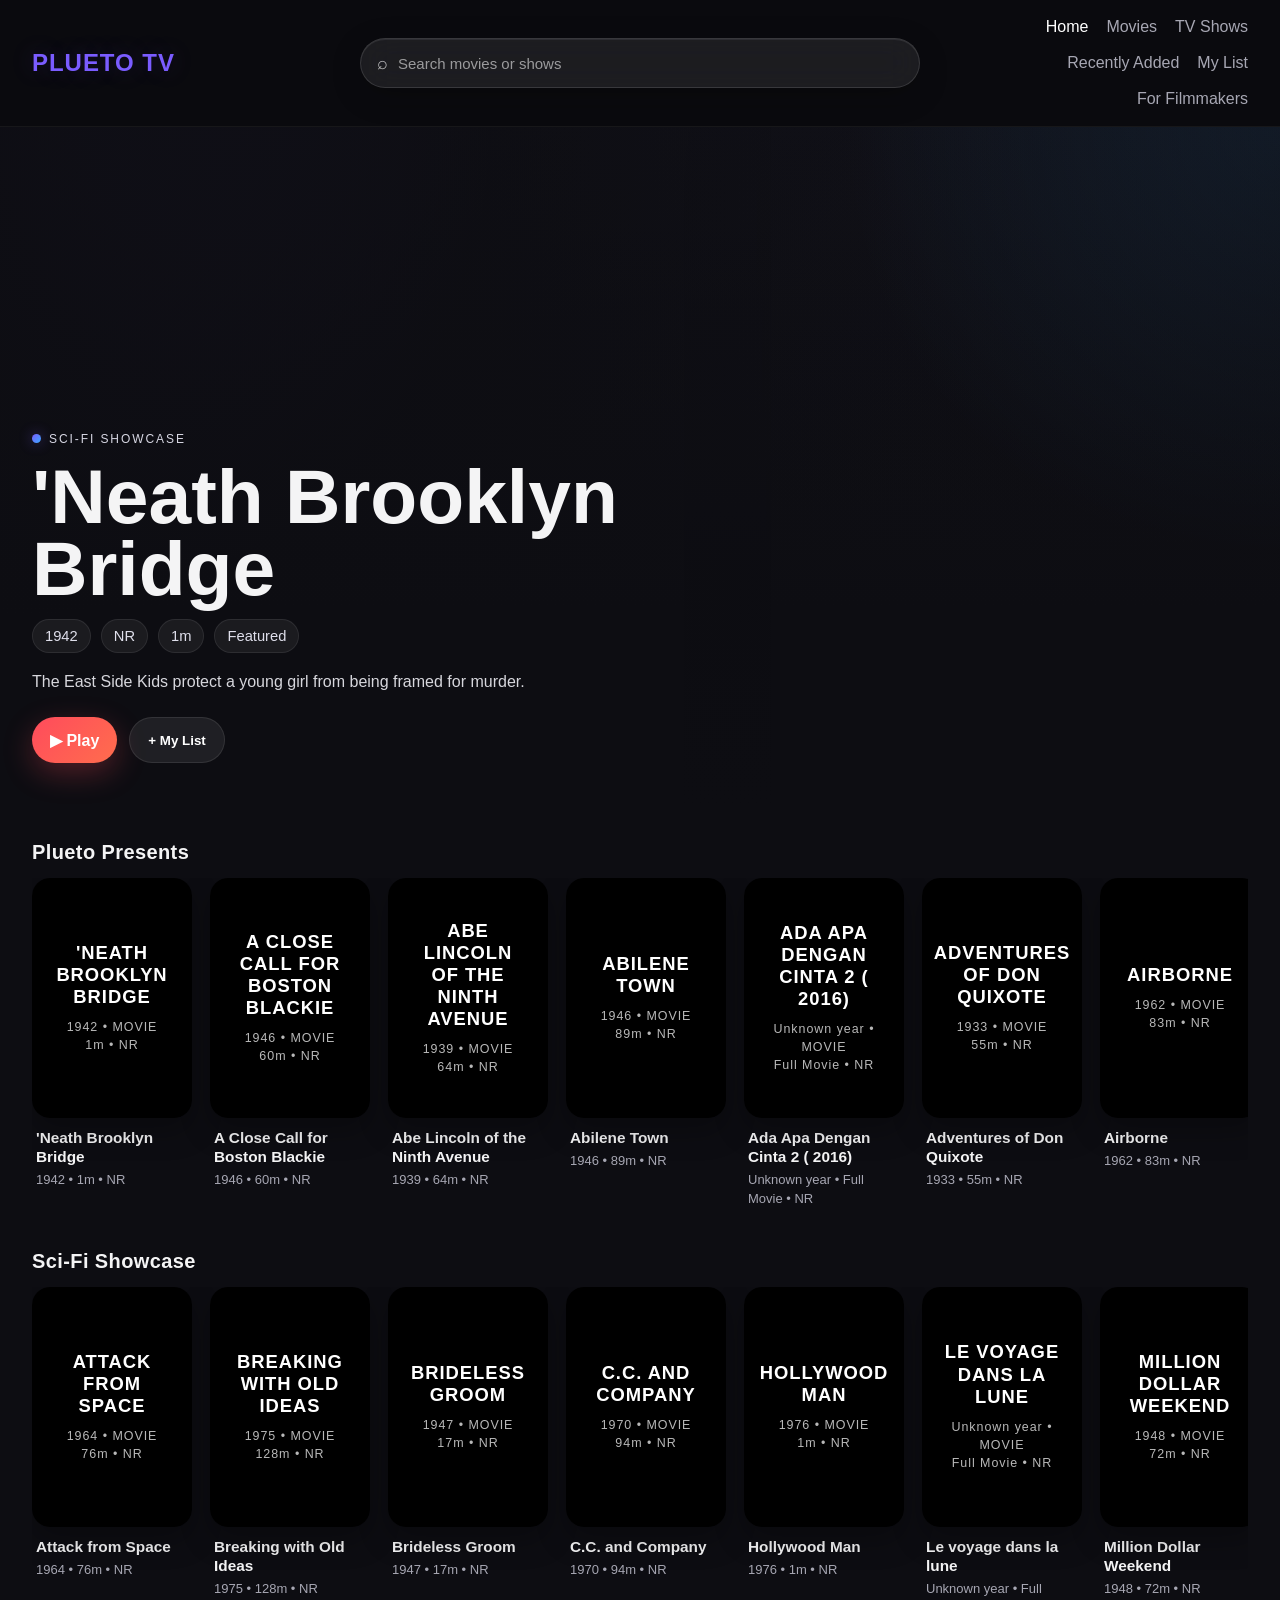
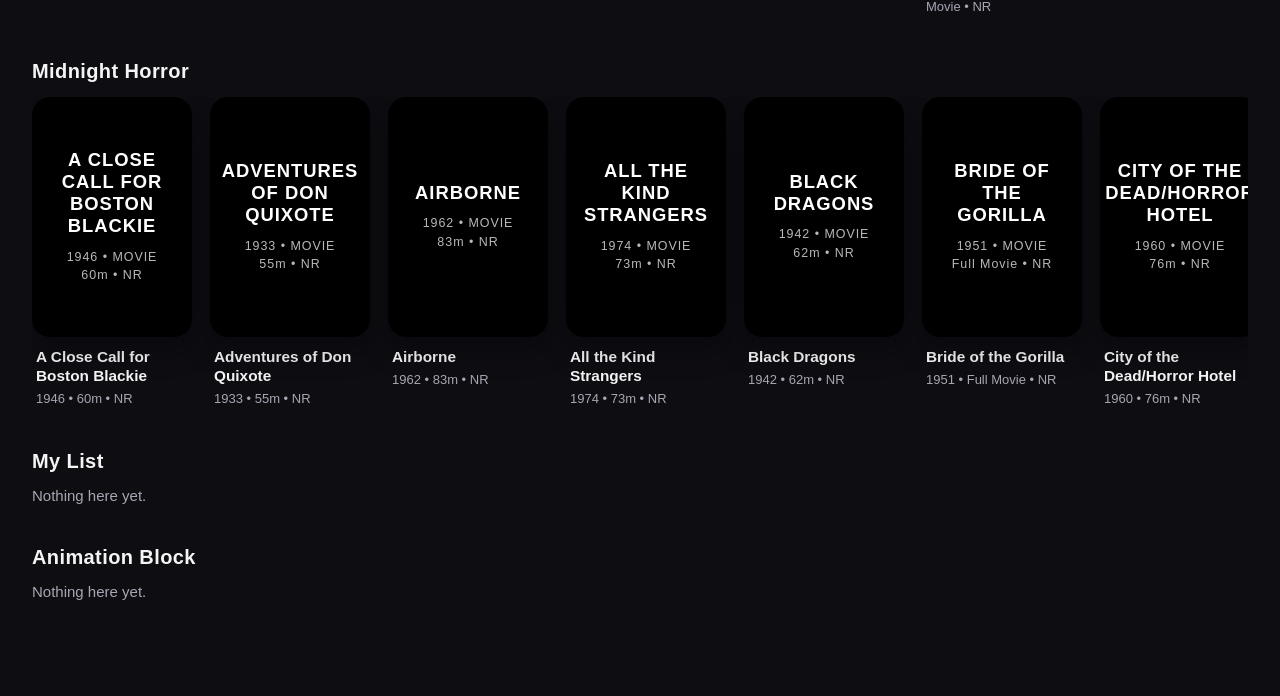
==== index.html @ ccf08db8 "Update index.html" ====
<!DOCTYPE html>
<html lang="en">
<head>
  <meta charset="UTF-8" />
  <meta name="viewport" content="width=device-width, initial-scale=1.0" />
  <title>Plueto TV</title>
  <meta name="google-site-verification" content="MO07D2ofQ8ONADL54ZzE3VUSuz77arNLLgCnTAXJEjE" />
  <script src="catalog.js"></script>
  <script src="my-list-utils.js"></script>
  <style>
    :root{
      --bg:#0d0d12;
      --panel:#15151d;
      --panel-2:#1c1c26;
      --text:#f4f4f5;
      --muted:#a7a7b3;
      --purple:#7a5cff;
      --blue:#3aa8ff;
      --red:#ff4b5c;
    }

    *{margin:0;padding:0;box-sizing:border-box}
    body{
      background:var(--bg);
      color:var(--text);
      font-family:Arial,Helvetica,sans-serif;
    }

    a{text-decoration:none;color:inherit}

    .navbar{
      position:sticky;
      top:0;
      z-index:50;
      display:grid;
      grid-template-columns:1fr minmax(320px,560px) 1fr;
      align-items:center;
      gap:20px;
      padding:18px 32px;
      background:rgba(10,10,14,.82);
      backdrop-filter:blur(12px);
      border-bottom:1px solid rgba(255,255,255,.05);
    }

    .nav-left{
      display:flex;
      align-items:center;
      justify-content:flex-start;
      min-width:0;
    }

    .logo{
      font-size:24px;
      font-weight:800;
      letter-spacing:.04em;
      color:var(--purple);
      text-shadow:0 0 24px rgba(122,92,255,.22);
      white-space:nowrap;
    }

    .nav-center{
      display:flex;
      justify-content:center;
      min-width:0;
    }

    .nav-search{
      position:relative;
      overflow:visible;
      width:100%;
      max-width:560px;
      height:50px;
      display:flex;
      align-items:center;
      gap:10px;
      padding:0 16px;
      border-radius:999px;
      background:rgba(255,255,255,.08);
      border:1px solid rgba(255,255,255,.12);
      box-shadow:
        inset 0 1px 0 rgba(255,255,255,.08),
        0 8px 30px rgba(0,0,0,.22);
      backdrop-filter:blur(18px) saturate(170%);
      -webkit-backdrop-filter:blur(18px) saturate(170%);
    }

    .nav-search:focus-within{
      background:rgba(255,255,255,.11);
      border-color:rgba(122,92,255,.45);
      box-shadow:
        inset 0 1px 0 rgba(255,255,255,.12),
        0 0 0 4px rgba(122,92,255,.10),
        0 10px 32px rgba(0,0,0,.28);
    }

    .search-icon{
      font-size:18px;
      color:rgba(255,255,255,.72);
      flex:0 0 auto;
      user-select:none;
    }

    .nav-search input{
      flex:1;
      height:100%;
      border:none;
      outline:none;
      background:transparent;
      color:var(--text);
      font-size:15px;
    }

    .nav-search input::placeholder{
      color:rgba(255,255,255,.56);
    }

    .nav-right{
      display:flex;
      gap:18px;
      flex-wrap:wrap;
      justify-content:flex-end;
      color:var(--muted);
      min-width:0;
    }

    .nav-right a:hover{color:white}
    .nav-right a.active{color:white}

    .hero{
      position:relative;
      min-height:76vh;
      overflow:hidden;
      display:flex;
      align-items:flex-end;
      background:
        radial-gradient(circle at top right, rgba(58,168,255,.18), transparent 30%),
        radial-gradient(circle at top left, rgba(122,92,255,.24), transparent 34%),
        linear-gradient(to bottom, #12121a, #0d0d12 70%);
    }

    .hero-bg{
      position:absolute;
      inset:0;
      overflow:hidden;
      z-index:0;
    }

    .hero-poster{
      position:absolute;
      right:-3%;
      top:50%;
      width:min(42vw,560px);
      aspect-ratio:2/3;
      object-fit:cover;
      object-position:center;
      border-radius:26px;
      transform:translateY(-50%) scale(1.04);
      opacity:.24;
      filter:saturate(1.1);
      box-shadow:0 30px 100px rgba(0,0,0,.45);
      animation:heroFloat 16s ease-in-out infinite alternate;
    }

    @keyframes heroFloat{
      from{transform:translateY(-50%) scale(1.04)}
      to{transform:translateY(-48%) scale(1.08)}
    }

    .hero-overlay{
      position:absolute;
      inset:0;
      background:
        linear-gradient(to right, rgba(13,13,18,.96) 0%, rgba(13,13,18,.8) 38%, rgba(13,13,18,.3) 70%, rgba(13,13,18,.55) 100%),
        linear-gradient(to top, rgba(13,13,18,1) 0%, rgba(13,13,18,.2) 42%, rgba(13,13,18,.1) 100%);
      z-index:1;
    }

    .hero-content{
      position:relative;
      z-index:2;
      max-width:760px;
      padding:52px 32px 48px;
    }

    .hero-kicker{
      display:inline-flex;
      align-items:center;
      gap:8px;
      color:#d7d7e3;
      font-size:12px;
      letter-spacing:.16em;
      text-transform:uppercase;
      margin-bottom:14px;
    }

    .hero-kicker::before{
      content:"";
      width:9px;
      height:9px;
      border-radius:999px;
      background:linear-gradient(135deg,var(--purple),var(--blue));
      box-shadow:0 0 14px rgba(122,92,255,.45);
    }

    .hero-title{
      font-size:clamp(2.5rem,6vw,5.4rem);
      line-height:.95;
      font-weight:900;
      margin-bottom:14px;
      max-width:720px;
    }

    .hero-meta{
      display:flex;
      flex-wrap:wrap;
      gap:10px;
      margin-bottom:16px;
    }

    .hero-pill{
      border-radius:999px;
      padding:8px 12px;
      font-size:.92rem;
      color:#dfdfeb;
      background:rgba(255,255,255,.06);
      border:1px solid rgba(255,255,255,.08);
    }

    .hero-desc{
      max-width:640px;
      color:#d7d7dd;
      line-height:1.6;
      font-size:1rem;
      margin-bottom:22px;
    }

    .hero-actions{
      display:flex;
      gap:12px;
      flex-wrap:wrap;
    }

    .hero-btn{
      min-height:46px;
      padding:0 18px;
      border-radius:999px;
      display:inline-flex;
      align-items:center;
      justify-content:center;
      font-weight:800;
      border:none;
      cursor:pointer;
    }

    .hero-btn-primary{
      background:linear-gradient(135deg,var(--red),#ff6d4d);
      color:white;
      box-shadow:0 10px 30px rgba(255,75,92,.28);
    }

    .hero-btn-secondary{
      background:rgba(255,255,255,.08);
      border:1px solid rgba(255,255,255,.09);
      color:white;
    }

    .signal-sweep{
      position:absolute;
      inset:0;
      pointer-events:none;
      z-index:3;
      background:linear-gradient(
        110deg,
        transparent 0%,
        rgba(122,92,255,0) 40%,
        rgba(122,92,255,.18) 49%,
        rgba(58,168,255,.16) 52%,
        rgba(122,92,255,0) 60%,
        transparent 100%
      );
      transform:translateX(-120%);
      animation:sweep 7.2s linear infinite;
    }

    @keyframes sweep{
      0%{transform:translateX(-120%)}
      100%{transform:translateX(120%)}
    }

    .content{
      padding:30px 32px 54px;
    }

    .row-section{margin-bottom:34px}
    .row-title{
      font-size:1.25rem;
      font-weight:800;
      margin-bottom:14px;
      letter-spacing:.02em;
    }

    .row-track{
      display:grid;
      grid-auto-flow:column;
      grid-auto-columns:minmax(160px,190px);
      gap:18px;
      overflow-x:auto;
      padding-bottom:8px;
      scroll-behavior:smooth;
    }

    .row-track::-webkit-scrollbar{height:8px}
    .row-track::-webkit-scrollbar-thumb{
      background:#2b2b38;
      border-radius:999px;
    }

    .card{
      display:block;
      transition:transform .18s ease, box-shadow .18s ease;
    }

    .card:hover{
      transform:translateY(-5px);
    }

    .poster-wrap{
      position:relative;
      width:100%;
      aspect-ratio:2/3;
      border-radius:18px;
      overflow:hidden;
      background:var(--panel);
      box-shadow:0 12px 30px rgba(0,0,0,.28);
    }

    .poster{
      width:100%;
      height:100%;
      object-fit:cover;
      object-position:center;
      display:block;
      background:#111;
    }

    .poster-fallback{
      width:100%;
      height:100%;
      display:none;
      flex-direction:column;
      justify-content:center;
      align-items:center;
      text-align:center;
      padding:22px;
      background:#000;
      color:#fff;
      letter-spacing:.06em;
    }

    .poster-fallback-title{
      font-size:1.15rem;
      font-weight:900;
      line-height:1.2;
      margin-bottom:10px;
      text-transform:uppercase;
    }

    .poster-fallback-meta{
      font-size:.78rem;
      color:rgba(255,255,255,.72);
      line-height:1.45;
    }

    .card-body{padding:10px 4px 0}
    .card-title{
      font-weight:800;
      margin-bottom:5px;
      font-size:.96rem;
      line-height:1.25;
    }
    .meta{
      font-size:13px;
      color:var(--muted);
      line-height:1.4;
    }

    .loading{
      color:var(--muted);
      font-size:15px;
    }

    @media (max-width:980px){
      .navbar{
        grid-template-columns:1fr;
        gap:14px;
      }

      .nav-left,
      .nav-center,
      .nav-right{
        justify-content:center;
      }
    }

    @media (max-width:800px){
      .content,.hero-content{padding-left:18px;padding-right:18px}
      .hero{min-height:68vh}
      .hero-poster{
        width:62vw;
        right:-12%;
        opacity:.18;
      }
      .row-track{
        grid-auto-columns:minmax(145px,160px);
      }
      .navbar{
        padding-left:18px;
        padding-right:18px;
      }
    }
  </style>
</head>
<body>
  <div class="navbar">
    <div class="nav-left">
      <a href="index.html" class="logo">PLUETO TV</a>
    </div>

    <div class="nav-center">
      <form class="nav-search" id="nav-search-form" role="search">
        <span class="search-icon">⌕</span>
        <input
          type="search"
          id="nav-search-input"
          placeholder="Search movies or shows"
          autocomplete="off"
        />
      </form>
    </div>

    <div class="nav-right">
  <a href="index.html" class="active">Home</a>
  <a href="movies.html">Movies</a>
  <a href="tv.html">TV Shows</a>
  <a href="new.html">Recently Added</a>
  <a href="my-list.html">My List</a>
  <a href="filmmakers.html">For Filmmakers</a>
</div>
  </div>

  <section class="hero" id="hero">
    <div class="hero-bg" id="hero-bg"></div>
    <div class="hero-overlay"></div>
    <div class="signal-sweep"></div>
    <div class="hero-content" id="hero-content">
      <div class="loading">Loading feature...</div>
    </div>
  </section>

  <main class="content">
    <section class="row-section">
      <div class="row-title">Plueto Presents</div>
      <div class="row-track" id="featured-row"><div class="loading">Loading…</div></div>
    </section>

    <section class="row-section">
      <div class="row-title">Sci-Fi Showcase</div>
      <div class="row-track" id="scifi-row"><div class="loading">Loading…</div></div>
    </section>

    <section class="row-section">
      <div class="row-title">Midnight Horror</div>
      <div class="row-track" id="horror-row"><div class="loading">Loading…</div></div>
    </section>

    <section class="row-section" id="my-list">
      <div class="row-title">My List</div>
      <div class="row-track" id="my-list-row"><div class="loading">Loading…</div></div>
    </section>

    <section class="row-section">
      <div class="row-title">Animation Block</div>
      <div class="row-track" id="animation-row"><div class="loading">Loading…</div></div>
    </section>
  </main>

  <script>
    function escapeHtml(value) {
      return String(value ?? "")
        .replaceAll("&", "&amp;")
        .replaceAll("<", "&lt;")
        .replaceAll(">", "&gt;")
        .replaceAll('"', "&quot;")
        .replaceAll("'", "&#39;");
    }

    function getPosterForItem(item, posters) {
      const tmdbPoster = posters[item.id];
      if (tmdbPoster && typeof tmdbPoster === "string" && tmdbPoster.trim()) {
        return tmdbPoster;
      }
      return null;
    }

    function createCard(item, posters) {
      const yearText = item.year ? item.year : "Unknown year";
      const safeTitle = escapeHtml(item.title);
      const safeDuration = escapeHtml(item.duration || "Full Movie");
      const safeRating = escapeHtml(item.rating || "NR");
      const poster = getPosterForItem(item, posters);

      return `
        <a class="card" href="watch.html?id=${encodeURIComponent(item.id)}">
          <div class="poster-wrap">
            ${
              poster
                ? `<img
                    class="poster"
                    src="${escapeHtml(poster)}"
                    alt="${safeTitle}"
                    loading="lazy"
                    onerror="this.style.display='none'; this.nextElementSibling.style.display='flex';"
                  >`
                : ""
            }
            <div class="poster-fallback" style="${poster ? "" : "display:flex;"}">
              <div class="poster-fallback-title">${safeTitle.toUpperCase()}</div>
              <div class="poster-fallback-meta">
                ${yearText} • ${escapeHtml((item.type || "title").toUpperCase())}<br>
                ${safeDuration} • ${safeRating}
              </div>
            </div>
          </div>

          <div class="card-body">
            <div class="card-title">${safeTitle}</div>
            <div class="meta">${yearText} • ${safeDuration} • ${safeRating}</div>
          </div>
        </a>
      `;
    }

    function renderRow(rowId, items, posters) {
      const row = document.getElementById(rowId);
      if (!row) return;

      if (!items.length) {
        row.innerHTML = `<div class="loading">Nothing here yet.</div>`;
        return;
      }

      row.innerHTML = items.map(item => createCard(item, posters)).join("");
    }

    function renderHero(item, posters) {
      const labels = [
        "PLUETO PRESENTS",
        "SCI-FI SHOWCASE",
        "MIDNIGHT HORROR",
        "ANIMATION BLOCK",
        "FEATURE PRESENTATION"
      ];

      const heroLabel =
        item.row === "Sci-Fi" ? "SCI-FI SHOWCASE" :
        item.row === "Horror" ? "MIDNIGHT HORROR" :
        item.row === "Animation" ? "ANIMATION BLOCK" :
        labels[Math.floor(Math.random() * labels.length)];

      const heroPoster = getPosterForItem(item, posters);
      const myListLabel = escapeHtml(getMyListButtonLabel(item.id));

      document.getElementById("hero-bg").innerHTML = heroPoster
        ? `<img class="hero-poster" src="${escapeHtml(heroPoster)}" alt="${escapeHtml(item.title)}">`
        : "";

      document.getElementById("hero-content").innerHTML = `
        <div class="hero-kicker">${heroLabel}</div>
        <div class="hero-title">${escapeHtml(item.title)}</div>
        <div class="hero-meta">
          <span class="hero-pill">${escapeHtml(item.year || "—")}</span>
          <span class="hero-pill">${escapeHtml(item.rating || "NR")}</span>
          <span class="hero-pill">${escapeHtml(item.duration || "Full Movie")}</span>
          <span class="hero-pill">${escapeHtml(item.row || "Featured")}</span>
        </div>
        <div class="hero-desc">${escapeHtml(item.description || "")}</div>
        <div class="hero-actions">
          <a class="hero-btn hero-btn-primary" href="watch.html?id=${encodeURIComponent(item.id)}">▶ Play</a>
          <button class="hero-btn hero-btn-secondary" id="hero-my-list-btn" type="button">${myListLabel}</button>
        </div>
      `;

      const heroMyListBtn = document.getElementById("hero-my-list-btn");
      if (heroMyListBtn) {
        heroMyListBtn.addEventListener("click", () => {
          toggleMyList(item.id);
          heroMyListBtn.textContent = getMyListButtonLabel(item.id);
          renderHome();
        });
      }
    }

    function isMovie(item) {
      return item && item.type === "movie";
    }

    function wireHomepageSearch() {
      const form = document.getElementById("nav-search-form");
      const input = document.getElementById("nav-search-input");
      if (!form || !input) return;

      const existingBox = document.getElementById("nav-search-results");
      if (existingBox) existingBox.remove();

      const resultsBox = document.createElement("div");
      resultsBox.id = "nav-search-results";
      resultsBox.style.position = "absolute";
      resultsBox.style.top = "calc(100% + 10px)";
      resultsBox.style.left = "0";
      resultsBox.style.width = "100%";
      resultsBox.style.maxHeight = "340px";
      resultsBox.style.overflowY = "auto";
      resultsBox.style.borderRadius = "18px";
      resultsBox.style.background = "rgba(21,21,29,.96)";
      resultsBox.style.border = "1px solid rgba(255,255,255,.08)";
      resultsBox.style.boxShadow = "0 16px 40px rgba(0,0,0,.35)";
      resultsBox.style.backdropFilter = "blur(18px)";
      resultsBox.style.webkitBackdropFilter = "blur(18px)";
      resultsBox.style.display = "none";
      resultsBox.style.zIndex = "200";
      resultsBox.style.padding = "8px";

      form.appendChild(resultsBox);

      function getMatches(query) {
        const q = query.trim().toLowerCase();
        if (!q) return [];

        const allTitles = Array.isArray(window.CATALOG) ? window.CATALOG : [];

        return allTitles
          .filter(item => {
            const title = String(item.title || "").toLowerCase();
            const description = String(item.description || "").toLowerCase();
            const row = String(item.row || "").toLowerCase();
            return title.includes(q) || description.includes(q) || row.includes(q);
          })
          .slice(0, 12);
      }

      function renderResults(matches, query) {
        if (!query.trim()) {
          resultsBox.style.display = "none";
          resultsBox.innerHTML = "";
          return;
        }

        if (!matches.length) {
          resultsBox.innerHTML = `
            <div style="padding:14px 16px; color:rgba(255,255,255,.68); font-size:14px;">
              No results found for "${escapeHtml(query)}"
            </div>
          `;
          resultsBox.style.display = "block";
          return;
        }

        resultsBox.innerHTML = matches.map(item => `
          <a
            href="watch.html?id=${encodeURIComponent(item.id)}"
            style="
              display:flex;
              flex-direction:column;
              gap:4px;
              padding:12px 14px;
              border-radius:12px;
              color:#f4f4f5;
              text-decoration:none;
            "
            onmouseover="this.style.background='rgba(255,255,255,.06)'"
            onmouseout="this.style.background='transparent'"
          >
            <div style="font-weight:700; font-size:14px;">${escapeHtml(item.title || "Untitled")}</div>
            <div style="font-size:12px; color:rgba(255,255,255,.58);">
              ${escapeHtml(item.year || "—")} • ${escapeHtml(item.type || "title")} • ${escapeHtml(item.rating || "NR")}
            </div>
          </a>
        `).join("");

        resultsBox.style.display = "block";
      }

      input.addEventListener("input", () => {
        const query = input.value;
        const matches = getMatches(query);
        renderResults(matches, query);
      });

      form.addEventListener("submit", (event) => {
        event.preventDefault();
        const query = input.value;
        const matches = getMatches(query);

        if (matches.length === 1) {
          window.location.href = `watch.html?id=${encodeURIComponent(matches[0].id)}`;
          return;
        }

        renderResults(matches, query);
      });

      document.addEventListener("click", (event) => {
        if (!form.contains(event.target)) {
          resultsBox.style.display = "none";
        }
      });

      input.addEventListener("focus", () => {
        const query = input.value;
        const matches = getMatches(query);
        if (query.trim()) {
          renderResults(matches, query);
        }
      });
    }

    async function renderHome() {
      let posters = {};
      try {
        const res = await fetch("posters.json");
        posters = await res.json();
      } catch (err) {
        console.warn("Could not load posters.json", err);
      }

      const allTitles = Array.isArray(window.CATALOG) ? window.CATALOG : [];
      const movies = allTitles.filter(isMovie);

      const myListIds = getMyList();
      const myListItems = allTitles.filter(item => myListIds.includes(item.id));

      const heroItem =
        allTitles.find(item => item.id === "fantastic-planet__1973") ||
        movies.find(item => /fantastic planet/i.test(item.title || "")) ||
        movies[0] ||
        allTitles[0];

      if (heroItem) {
        renderHero(heroItem, posters);
      }

      renderRow("featured-row", movies.slice(0, 8), posters);
      renderRow("scifi-row", movies.filter(item => item.row === "Sci-Fi"), posters);
      renderRow("horror-row", movies.filter(item => item.row === "Horror"), posters);
      renderRow("animation-row", allTitles.filter(item => item.row === "Animation").slice(0, 18), posters);
      renderRow("my-list-row", myListItems, posters);
    }

    wireHomepageSearch();
    renderHome();
    window.addEventListener("storage", renderHome);
  </script>
</body>
</html>
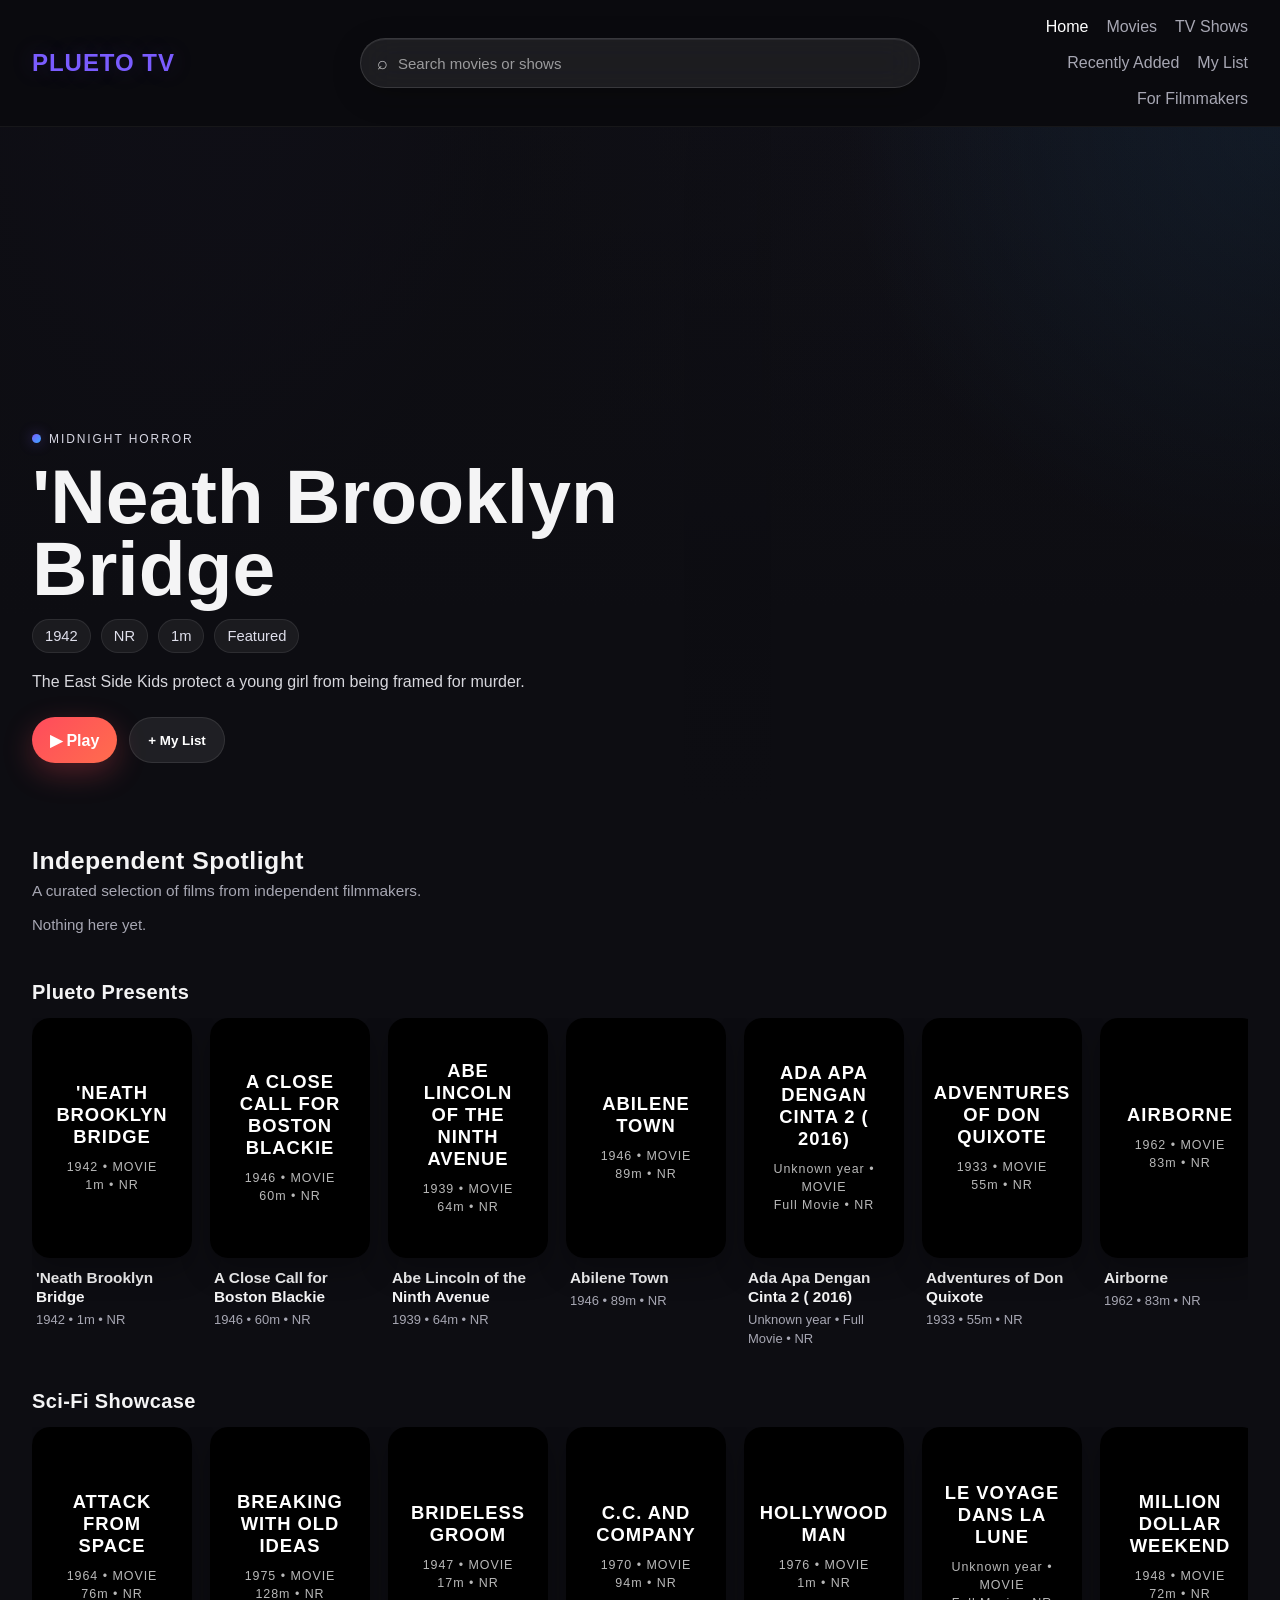
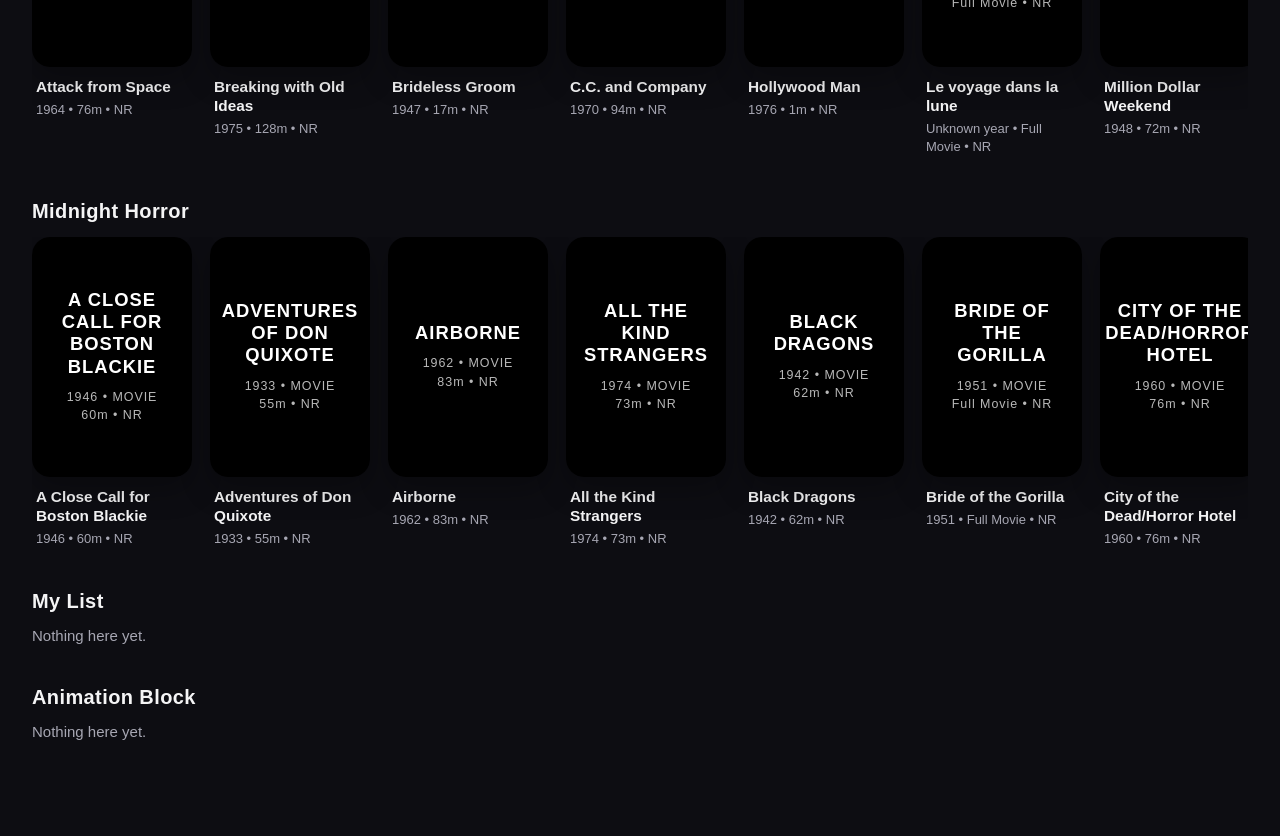
==== commit 46e7028a: "Update index.html" ====
--- a/index.html
+++ b/index.html
@@ -299,6 +299,28 @@
       letter-spacing:.02em;
     }
 
+    .row-subtitle{
+      margin:-4px 0 14px;
+      color:var(--muted);
+      font-size:.96rem;
+      line-height:1.5;
+      max-width:700px;
+    }
+
+    .featured-row{
+      margin-top:6px;
+      margin-bottom:40px;
+    }
+
+    .featured-row .row-title{
+      font-size:1.55rem;
+      margin-bottom:8px;
+    }
+
+    .featured-row .row-track{
+      grid-auto-columns:minmax(180px,220px);
+    }
+
     .row-track{
       display:grid;
       grid-auto-flow:column;
@@ -341,6 +363,23 @@
       object-position:center;
       display:block;
       background:#111;
+    }
+
+    .indie-badge{
+      position:absolute;
+      top:10px;
+      left:10px;
+      z-index:2;
+      padding:5px 10px;
+      border-radius:999px;
+      background:rgba(8,8,12,.84);
+      border:1px solid rgba(255,255,255,.12);
+      color:#fff;
+      font-size:.68rem;
+      font-weight:800;
+      letter-spacing:.08em;
+      box-shadow:0 8px 20px rgba(0,0,0,.28);
+      pointer-events:none;
     }
 
     .poster-fallback{
@@ -413,6 +452,9 @@
       .row-track{
         grid-auto-columns:minmax(145px,160px);
       }
+      .featured-row .row-track{
+        grid-auto-columns:minmax(155px,180px);
+      }
       .navbar{
         padding-left:18px;
         padding-right:18px;
@@ -439,13 +481,13 @@
     </div>
 
     <div class="nav-right">
-  <a href="index.html" class="active">Home</a>
-  <a href="movies.html">Movies</a>
-  <a href="tv.html">TV Shows</a>
-  <a href="new.html">Recently Added</a>
-  <a href="my-list.html">My List</a>
-  <a href="filmmakers.html">For Filmmakers</a>
-</div>
+      <a href="index.html" class="active">Home</a>
+      <a href="movies.html">Movies</a>
+      <a href="tv.html">TV Shows</a>
+      <a href="new.html">Recently Added</a>
+      <a href="my-list.html">My List</a>
+      <a href="filmmakers.html">For Filmmakers</a>
+    </div>
   </div>
 
   <section class="hero" id="hero">
@@ -458,6 +500,12 @@
   </section>
 
   <main class="content">
+    <section class="row-section featured-row">
+      <div class="row-title">Independent Spotlight</div>
+      <div class="row-subtitle">A curated selection of films from independent filmmakers.</div>
+      <div class="row-track" id="indie-row"><div class="loading">Loading…</div></div>
+    </section>
+
     <section class="row-section">
       <div class="row-title">Plueto Presents</div>
       <div class="row-track" id="featured-row"><div class="loading">Loading…</div></div>
@@ -495,6 +543,10 @@
     }
 
     function getPosterForItem(item, posters) {
+      if (item.poster && typeof item.poster === "string" && item.poster.trim()) {
+        return item.poster;
+      }
+
       const tmdbPoster = posters[item.id];
       if (tmdbPoster && typeof tmdbPoster === "string" && tmdbPoster.trim()) {
         return tmdbPoster;
@@ -502,16 +554,40 @@
       return null;
     }
 
+    function isIndieItem(item) {
+      if (!item) return false;
+
+      const category = String(item.category || "").toLowerCase();
+      const source = String(item.source || "").toLowerCase();
+      const row = String(item.row || "").toLowerCase();
+
+      return (
+        category === "indie" ||
+        category === "independent" ||
+        source === "submission" ||
+        row === "independent spotlight"
+      );
+    }
+
+    function getItemMeta(item) {
+      const yearText = item.year ? item.year : "Unknown year";
+      const durationText = item.duration || (item.runtime ? `${item.runtime} min` : "Full Movie");
+      const ratingText = item.rating || "NR";
+      return { yearText, durationText, ratingText };
+    }
+
     function createCard(item, posters) {
-      const yearText = item.year ? item.year : "Unknown year";
+      const { yearText, durationText, ratingText } = getItemMeta(item);
       const safeTitle = escapeHtml(item.title);
-      const safeDuration = escapeHtml(item.duration || "Full Movie");
-      const safeRating = escapeHtml(item.rating || "NR");
+      const safeDuration = escapeHtml(durationText);
+      const safeRating = escapeHtml(ratingText);
       const poster = getPosterForItem(item, posters);
+      const isIndie = isIndieItem(item);
 
       return `
         <a class="card" href="watch.html?id=${encodeURIComponent(item.id)}">
           <div class="poster-wrap">
+            ${isIndie ? `<div class="indie-badge">INDIE</div>` : ""}
             ${
               poster
                 ? `<img
@@ -565,10 +641,12 @@
         item.row === "Sci-Fi" ? "SCI-FI SHOWCASE" :
         item.row === "Horror" ? "MIDNIGHT HORROR" :
         item.row === "Animation" ? "ANIMATION BLOCK" :
+        isIndieItem(item) ? "INDEPENDENT SPOTLIGHT" :
         labels[Math.floor(Math.random() * labels.length)];
 
       const heroPoster = getPosterForItem(item, posters);
       const myListLabel = escapeHtml(getMyListButtonLabel(item.id));
+      const { durationText, ratingText } = getItemMeta(item);
 
       document.getElementById("hero-bg").innerHTML = heroPoster
         ? `<img class="hero-poster" src="${escapeHtml(heroPoster)}" alt="${escapeHtml(item.title)}">`
@@ -579,9 +657,9 @@
         <div class="hero-title">${escapeHtml(item.title)}</div>
         <div class="hero-meta">
           <span class="hero-pill">${escapeHtml(item.year || "—")}</span>
-          <span class="hero-pill">${escapeHtml(item.rating || "NR")}</span>
-          <span class="hero-pill">${escapeHtml(item.duration || "Full Movie")}</span>
-          <span class="hero-pill">${escapeHtml(item.row || "Featured")}</span>
+          <span class="hero-pill">${escapeHtml(ratingText)}</span>
+          <span class="hero-pill">${escapeHtml(durationText)}</span>
+          <span class="hero-pill">${escapeHtml(item.row || (isIndieItem(item) ? "Independent Spotlight" : "Featured"))}</span>
         </div>
         <div class="hero-desc">${escapeHtml(item.description || "")}</div>
         <div class="hero-actions">
@@ -735,11 +813,13 @@
 
       const allTitles = Array.isArray(window.CATALOG) ? window.CATALOG : [];
       const movies = allTitles.filter(isMovie);
+      const indieItems = allTitles.filter(isIndieItem);
 
       const myListIds = getMyList();
       const myListItems = allTitles.filter(item => myListIds.includes(item.id));
 
       const heroItem =
+        indieItems[0] ||
         allTitles.find(item => item.id === "fantastic-planet__1973") ||
         movies.find(item => /fantastic planet/i.test(item.title || "")) ||
         movies[0] ||
@@ -749,6 +829,7 @@
         renderHero(heroItem, posters);
       }
 
+      renderRow("indie-row", indieItems, posters);
       renderRow("featured-row", movies.slice(0, 8), posters);
       renderRow("scifi-row", movies.filter(item => item.row === "Sci-Fi"), posters);
       renderRow("horror-row", movies.filter(item => item.row === "Horror"), posters);
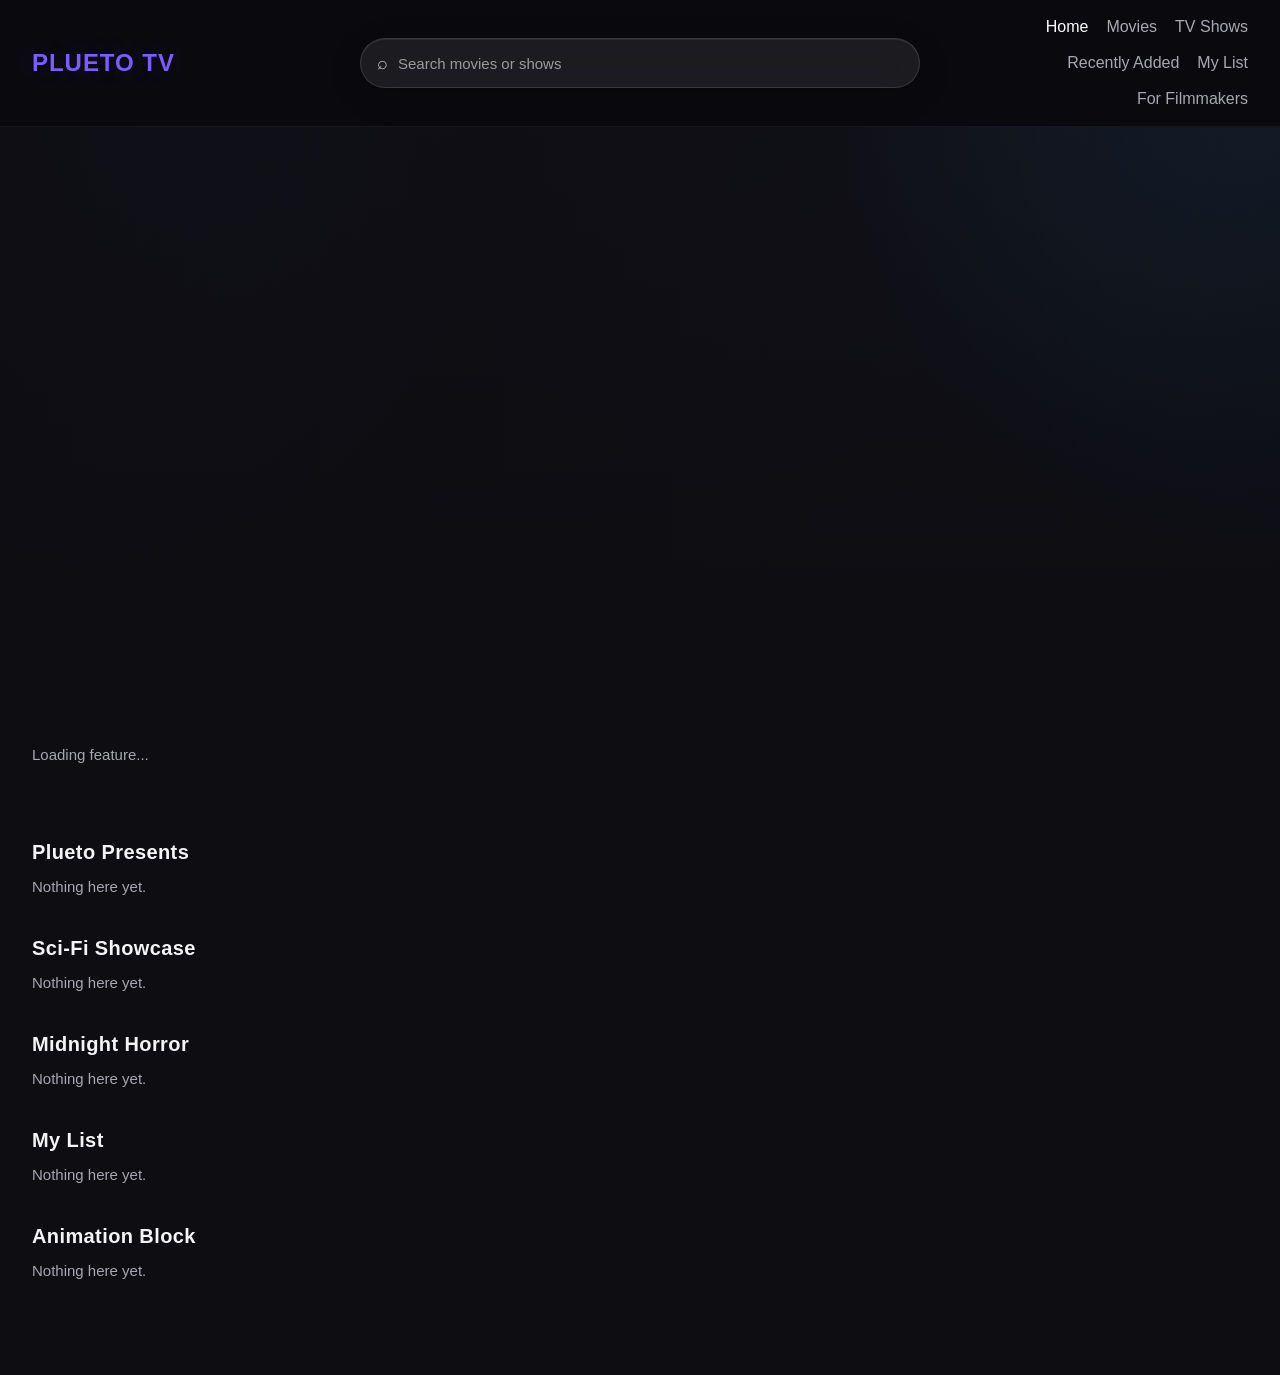
==== commit 62ab5919: "Update index.html" ====
--- a/index.html
+++ b/index.html
@@ -299,28 +299,6 @@
       letter-spacing:.02em;
     }
 
-    .row-subtitle{
-      margin:-4px 0 14px;
-      color:var(--muted);
-      font-size:.96rem;
-      line-height:1.5;
-      max-width:700px;
-    }
-
-    .featured-row{
-      margin-top:6px;
-      margin-bottom:40px;
-    }
-
-    .featured-row .row-title{
-      font-size:1.55rem;
-      margin-bottom:8px;
-    }
-
-    .featured-row .row-track{
-      grid-auto-columns:minmax(180px,220px);
-    }
-
     .row-track{
       display:grid;
       grid-auto-flow:column;
@@ -363,23 +341,6 @@
       object-position:center;
       display:block;
       background:#111;
-    }
-
-    .indie-badge{
-      position:absolute;
-      top:10px;
-      left:10px;
-      z-index:2;
-      padding:5px 10px;
-      border-radius:999px;
-      background:rgba(8,8,12,.84);
-      border:1px solid rgba(255,255,255,.12);
-      color:#fff;
-      font-size:.68rem;
-      font-weight:800;
-      letter-spacing:.08em;
-      box-shadow:0 8px 20px rgba(0,0,0,.28);
-      pointer-events:none;
     }
 
     .poster-fallback{
@@ -452,9 +413,6 @@
       .row-track{
         grid-auto-columns:minmax(145px,160px);
       }
-      .featured-row .row-track{
-        grid-auto-columns:minmax(155px,180px);
-      }
       .navbar{
         padding-left:18px;
         padding-right:18px;
@@ -481,13 +439,13 @@
     </div>
 
     <div class="nav-right">
-      <a href="index.html" class="active">Home</a>
-      <a href="movies.html">Movies</a>
-      <a href="tv.html">TV Shows</a>
-      <a href="new.html">Recently Added</a>
-      <a href="my-list.html">My List</a>
-      <a href="filmmakers.html">For Filmmakers</a>
-    </div>
+  <a href="index.html" class="active">Home</a>
+  <a href="movies.html">Movies</a>
+  <a href="tv.html">TV Shows</a>
+  <a href="new.html">Recently Added</a>
+  <a href="my-list.html">My List</a>
+  <a href="filmmakers.html">For Filmmakers</a>
+</div>
   </div>
 
   <section class="hero" id="hero">
@@ -500,12 +458,6 @@
   </section>
 
   <main class="content">
-    <section class="row-section featured-row">
-      <div class="row-title">Independent Spotlight</div>
-      <div class="row-subtitle">A curated selection of films from independent filmmakers.</div>
-      <div class="row-track" id="indie-row"><div class="loading">Loading…</div></div>
-    </section>
-
     <section class="row-section">
       <div class="row-title">Plueto Presents</div>
       <div class="row-track" id="featured-row"><div class="loading">Loading…</div></div>
@@ -543,10 +495,6 @@
     }
 
     function getPosterForItem(item, posters) {
-      if (item.poster && typeof item.poster === "string" && item.poster.trim()) {
-        return item.poster;
-      }
-
       const tmdbPoster = posters[item.id];
       if (tmdbPoster && typeof tmdbPoster === "string" && tmdbPoster.trim()) {
         return tmdbPoster;
@@ -554,40 +502,16 @@
       return null;
     }
 
-    function isIndieItem(item) {
-      if (!item) return false;
-
-      const category = String(item.category || "").toLowerCase();
-      const source = String(item.source || "").toLowerCase();
-      const row = String(item.row || "").toLowerCase();
-
-      return (
-        category === "indie" ||
-        category === "independent" ||
-        source === "submission" ||
-        row === "independent spotlight"
-      );
-    }
-
-    function getItemMeta(item) {
+    function createCard(item, posters) {
       const yearText = item.year ? item.year : "Unknown year";
-      const durationText = item.duration || (item.runtime ? `${item.runtime} min` : "Full Movie");
-      const ratingText = item.rating || "NR";
-      return { yearText, durationText, ratingText };
-    }
-
-    function createCard(item, posters) {
-      const { yearText, durationText, ratingText } = getItemMeta(item);
       const safeTitle = escapeHtml(item.title);
-      const safeDuration = escapeHtml(durationText);
-      const safeRating = escapeHtml(ratingText);
+      const safeDuration = escapeHtml(item.duration || "Full Movie");
+      const safeRating = escapeHtml(item.rating || "NR");
       const poster = getPosterForItem(item, posters);
-      const isIndie = isIndieItem(item);
 
       return `
         <a class="card" href="watch.html?id=${encodeURIComponent(item.id)}">
           <div class="poster-wrap">
-            ${isIndie ? `<div class="indie-badge">INDIE</div>` : ""}
             ${
               poster
                 ? `<img
@@ -641,12 +565,10 @@
         item.row === "Sci-Fi" ? "SCI-FI SHOWCASE" :
         item.row === "Horror" ? "MIDNIGHT HORROR" :
         item.row === "Animation" ? "ANIMATION BLOCK" :
-        isIndieItem(item) ? "INDEPENDENT SPOTLIGHT" :
         labels[Math.floor(Math.random() * labels.length)];
 
       const heroPoster = getPosterForItem(item, posters);
       const myListLabel = escapeHtml(getMyListButtonLabel(item.id));
-      const { durationText, ratingText } = getItemMeta(item);
 
       document.getElementById("hero-bg").innerHTML = heroPoster
         ? `<img class="hero-poster" src="${escapeHtml(heroPoster)}" alt="${escapeHtml(item.title)}">`
@@ -657,9 +579,9 @@
         <div class="hero-title">${escapeHtml(item.title)}</div>
         <div class="hero-meta">
           <span class="hero-pill">${escapeHtml(item.year || "—")}</span>
-          <span class="hero-pill">${escapeHtml(ratingText)}</span>
-          <span class="hero-pill">${escapeHtml(durationText)}</span>
-          <span class="hero-pill">${escapeHtml(item.row || (isIndieItem(item) ? "Independent Spotlight" : "Featured"))}</span>
+          <span class="hero-pill">${escapeHtml(item.rating || "NR")}</span>
+          <span class="hero-pill">${escapeHtml(item.duration || "Full Movie")}</span>
+          <span class="hero-pill">${escapeHtml(item.row || "Featured")}</span>
         </div>
         <div class="hero-desc">${escapeHtml(item.description || "")}</div>
         <div class="hero-actions">
@@ -813,13 +735,11 @@
 
       const allTitles = Array.isArray(window.CATALOG) ? window.CATALOG : [];
       const movies = allTitles.filter(isMovie);
-      const indieItems = allTitles.filter(isIndieItem);
 
       const myListIds = getMyList();
       const myListItems = allTitles.filter(item => myListIds.includes(item.id));
 
       const heroItem =
-        indieItems[0] ||
         allTitles.find(item => item.id === "fantastic-planet__1973") ||
         movies.find(item => /fantastic planet/i.test(item.title || "")) ||
         movies[0] ||
@@ -829,7 +749,6 @@
         renderHero(heroItem, posters);
       }
 
-      renderRow("indie-row", indieItems, posters);
       renderRow("featured-row", movies.slice(0, 8), posters);
       renderRow("scifi-row", movies.filter(item => item.row === "Sci-Fi"), posters);
       renderRow("horror-row", movies.filter(item => item.row === "Horror"), posters);
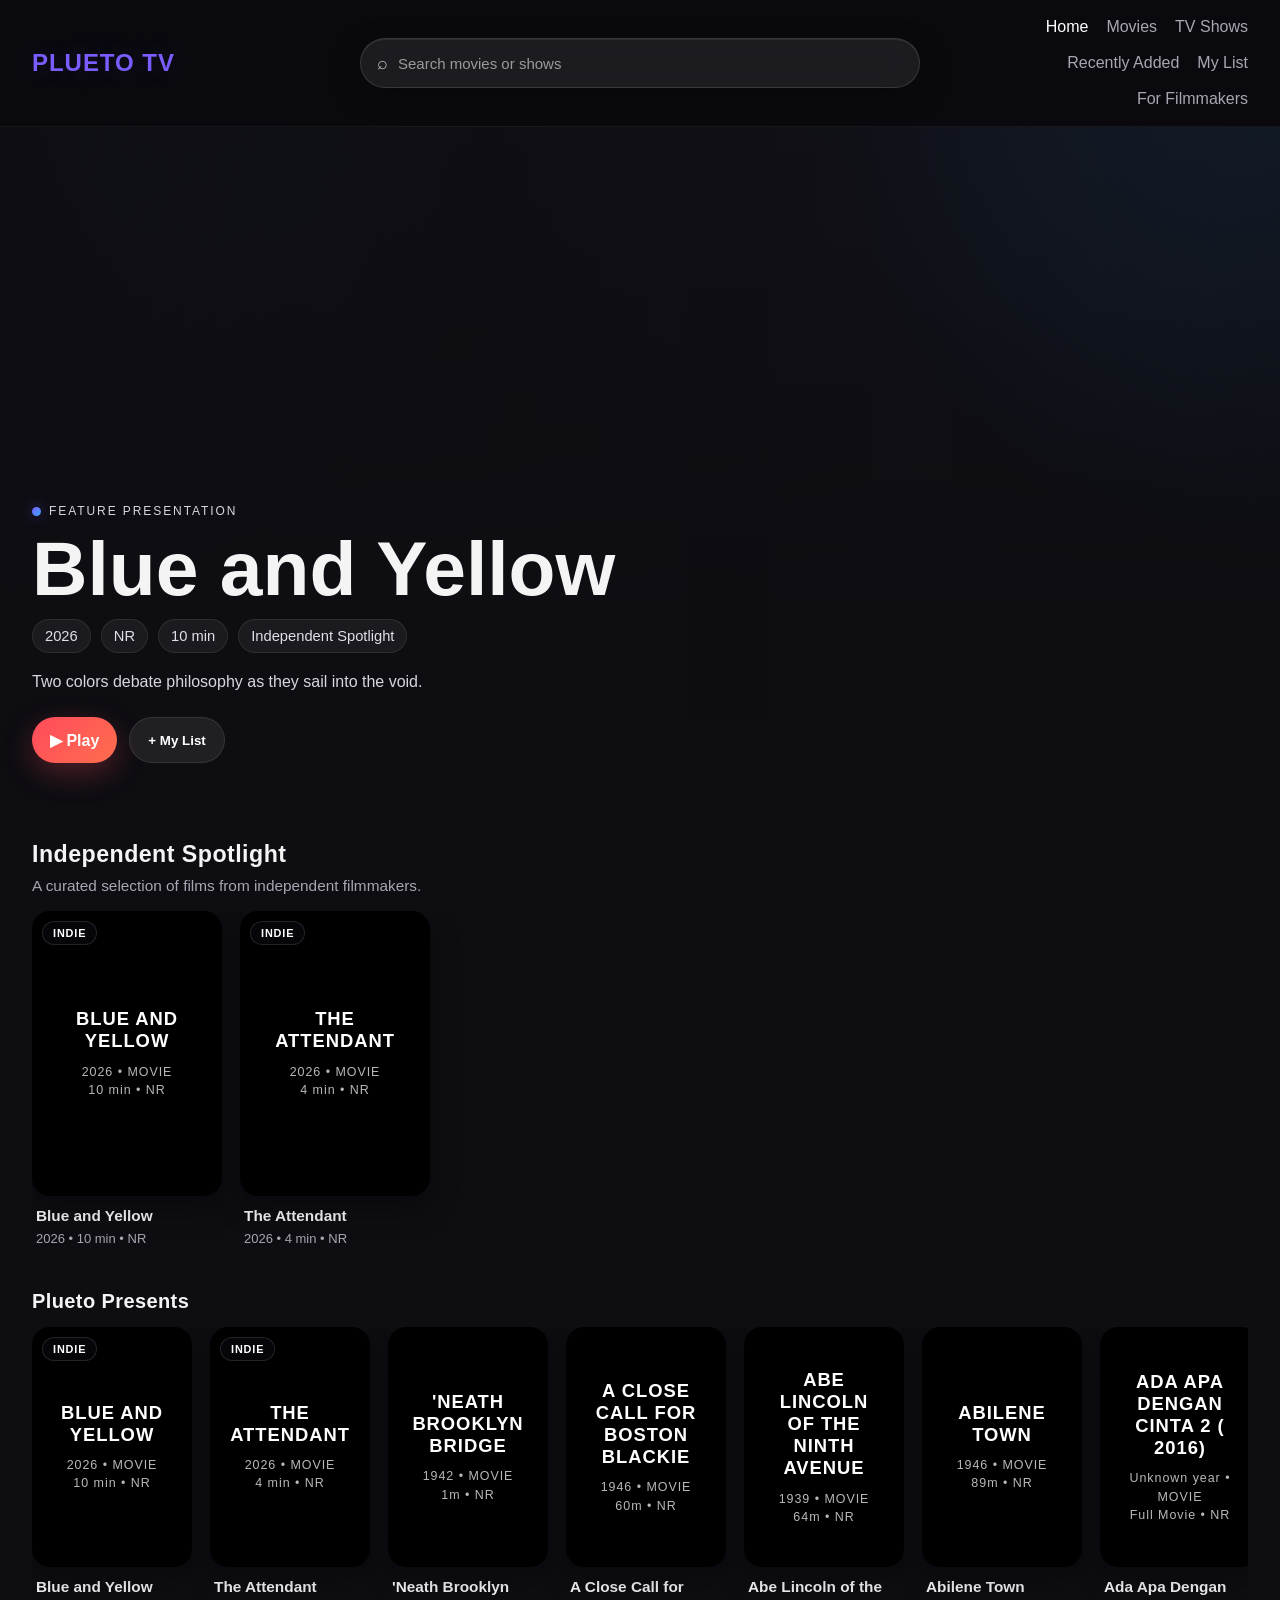
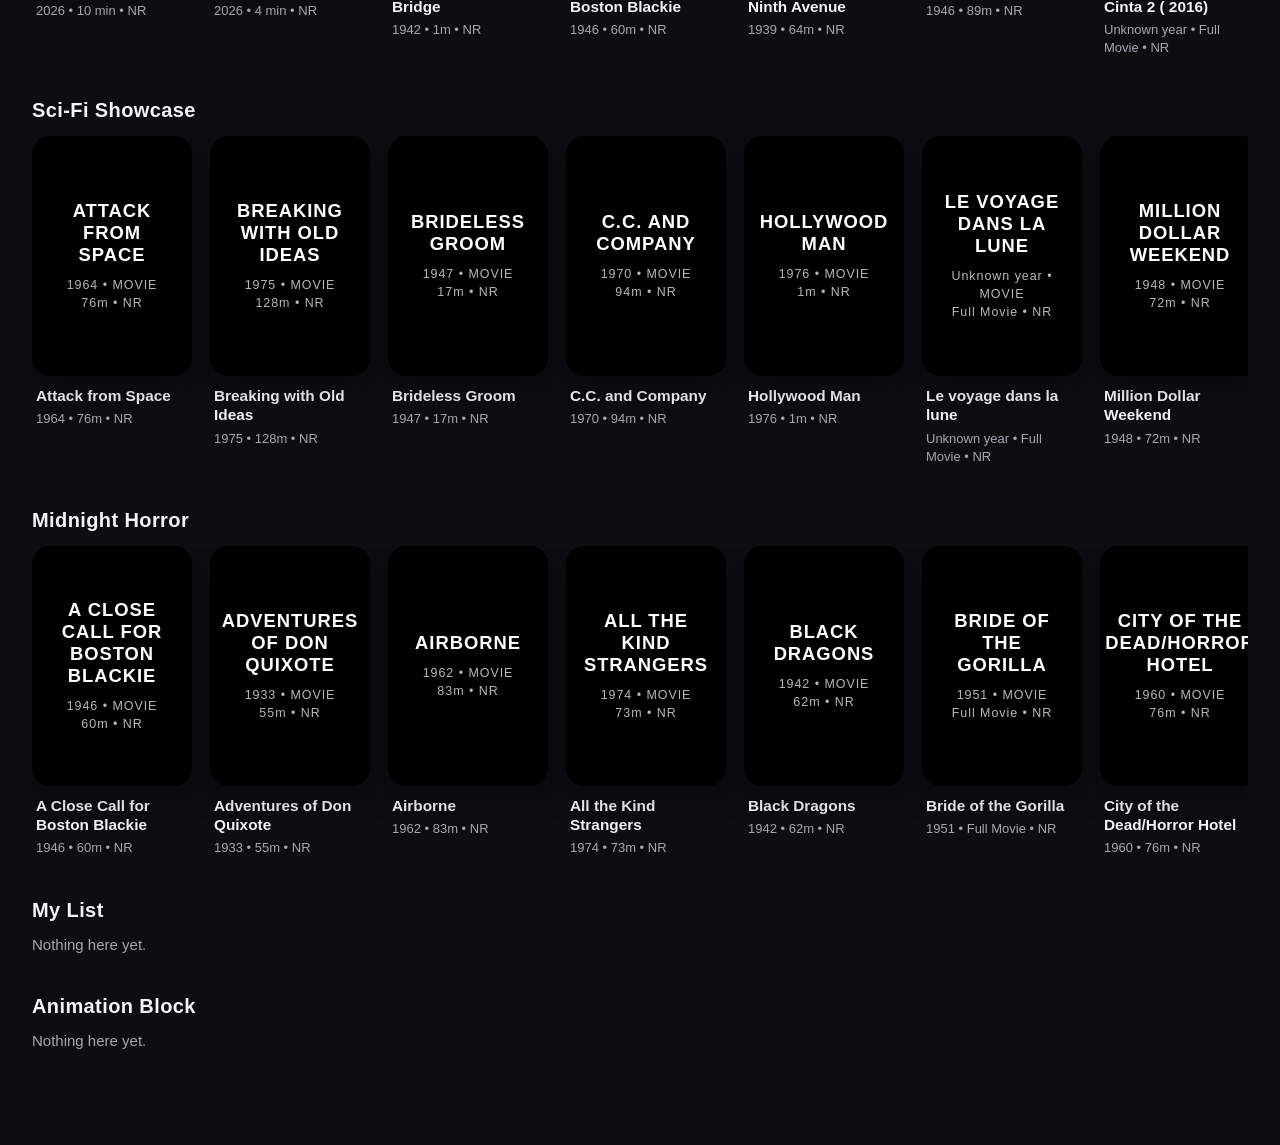
==== commit 77f1b2d7: "Update index.html" ====
--- a/index.html
+++ b/index.html
@@ -299,6 +299,19 @@
       letter-spacing:.02em;
     }
 
+    .row-subtitle{
+      color:var(--muted);
+      font-size:.96rem;
+      line-height:1.5;
+      margin:-4px 0 14px;
+      max-width:720px;
+    }
+
+    .featured-spotlight .row-title{
+      font-size:1.45rem;
+      margin-bottom:10px;
+    }
+
     .row-track{
       display:grid;
       grid-auto-flow:column;
@@ -341,6 +354,23 @@
       object-position:center;
       display:block;
       background:#111;
+    }
+
+    .indie-badge{
+      position:absolute;
+      top:10px;
+      left:10px;
+      z-index:2;
+      padding:5px 10px;
+      border-radius:999px;
+      background:rgba(8,8,12,.84);
+      border:1px solid rgba(255,255,255,.12);
+      color:#fff;
+      font-size:.68rem;
+      font-weight:800;
+      letter-spacing:.08em;
+      box-shadow:0 8px 20px rgba(0,0,0,.28);
+      pointer-events:none;
     }
 
     .poster-fallback{
@@ -439,13 +469,13 @@
     </div>
 
     <div class="nav-right">
-  <a href="index.html" class="active">Home</a>
-  <a href="movies.html">Movies</a>
-  <a href="tv.html">TV Shows</a>
-  <a href="new.html">Recently Added</a>
-  <a href="my-list.html">My List</a>
-  <a href="filmmakers.html">For Filmmakers</a>
-</div>
+      <a href="index.html" class="active">Home</a>
+      <a href="movies.html">Movies</a>
+      <a href="tv.html">TV Shows</a>
+      <a href="new.html">Recently Added</a>
+      <a href="my-list.html">My List</a>
+      <a href="filmmakers.html">For Filmmakers</a>
+    </div>
   </div>
 
   <section class="hero" id="hero">
@@ -458,6 +488,12 @@
   </section>
 
   <main class="content">
+    <section class="row-section featured-spotlight">
+      <div class="row-title">Independent Spotlight</div>
+      <div class="row-subtitle">A curated selection of films from independent filmmakers.</div>
+      <div class="row-track" id="indie-row"><div class="loading">Loading…</div></div>
+    </section>
+
     <section class="row-section">
       <div class="row-title">Plueto Presents</div>
       <div class="row-track" id="featured-row"><div class="loading">Loading…</div></div>
@@ -494,24 +530,50 @@
         .replaceAll("'", "&#39;");
     }
 
+    function isIndieItem(item) {
+      if (!item) return false;
+
+      const category = String(item.category || "").toLowerCase();
+      const source = String(item.source || "").toLowerCase();
+      const row = String(item.row || "").toLowerCase();
+
+      return (
+        category === "indie" ||
+        category === "independent" ||
+        source === "submission" ||
+        row === "independent spotlight"
+      );
+    }
+
     function getPosterForItem(item, posters) {
+      if (item.poster && typeof item.poster === "string" && item.poster.trim()) {
+        return item.poster;
+      }
+
       const tmdbPoster = posters[item.id];
       if (tmdbPoster && typeof tmdbPoster === "string" && tmdbPoster.trim()) {
         return tmdbPoster;
       }
+
+      if (item.image && typeof item.image === "string" && item.image.trim()) {
+        return item.image;
+      }
+
       return null;
     }
 
     function createCard(item, posters) {
       const yearText = item.year ? item.year : "Unknown year";
       const safeTitle = escapeHtml(item.title);
-      const safeDuration = escapeHtml(item.duration || "Full Movie");
+      const safeDuration = escapeHtml(item.duration || (item.runtime ? `${item.runtime} min` : "Full Movie"));
       const safeRating = escapeHtml(item.rating || "NR");
       const poster = getPosterForItem(item, posters);
+      const indieBadge = isIndieItem(item) ? `<div class="indie-badge">INDIE</div>` : "";
 
       return `
         <a class="card" href="watch.html?id=${encodeURIComponent(item.id)}">
           <div class="poster-wrap">
+            ${indieBadge}
             ${
               poster
                 ? `<img
@@ -580,7 +642,7 @@
         <div class="hero-meta">
           <span class="hero-pill">${escapeHtml(item.year || "—")}</span>
           <span class="hero-pill">${escapeHtml(item.rating || "NR")}</span>
-          <span class="hero-pill">${escapeHtml(item.duration || "Full Movie")}</span>
+          <span class="hero-pill">${escapeHtml(item.duration || (item.runtime ? `${item.runtime} min` : "Full Movie"))}</span>
           <span class="hero-pill">${escapeHtml(item.row || "Featured")}</span>
         </div>
         <div class="hero-desc">${escapeHtml(item.description || "")}</div>
@@ -735,6 +797,7 @@
 
       const allTitles = Array.isArray(window.CATALOG) ? window.CATALOG : [];
       const movies = allTitles.filter(isMovie);
+      const indieItems = allTitles.filter(isIndieItem);
 
       const myListIds = getMyList();
       const myListItems = allTitles.filter(item => myListIds.includes(item.id));
@@ -749,6 +812,7 @@
         renderHero(heroItem, posters);
       }
 
+      renderRow("indie-row", indieItems, posters);
       renderRow("featured-row", movies.slice(0, 8), posters);
       renderRow("scifi-row", movies.filter(item => item.row === "Sci-Fi"), posters);
       renderRow("horror-row", movies.filter(item => item.row === "Horror"), posters);
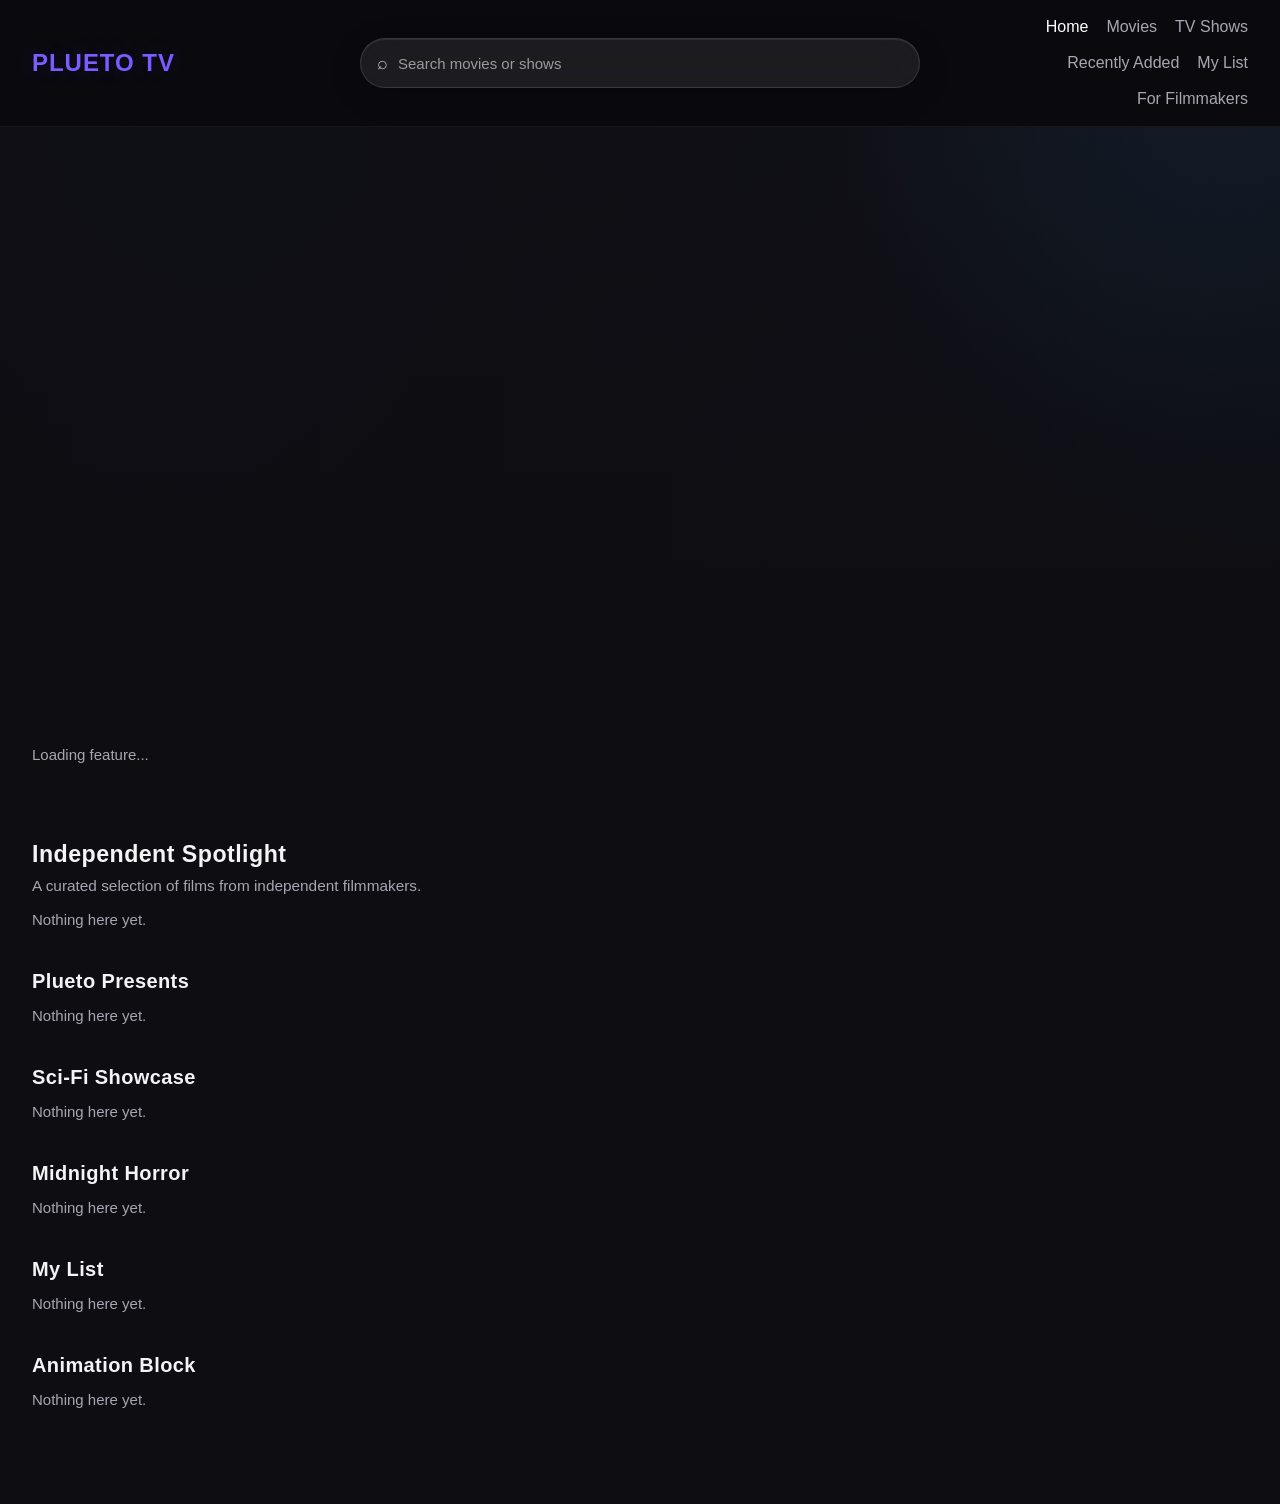
==== commit 7af13f44: "Update index.html" ====
--- a/index.html
+++ b/index.html
@@ -803,11 +803,9 @@
       const myListItems = allTitles.filter(item => myListIds.includes(item.id));
 
       const heroItem =
-        allTitles.find(item => item.id === "fantastic-planet__1973") ||
-        movies.find(item => /fantastic planet/i.test(item.title || "")) ||
-        movies[0] ||
-        allTitles[0];
-
+  allTitles.find(item => item.id === "the-attendant__2026") ||
+  movies[0] ||
+  allTitles[0];
       if (heroItem) {
         renderHero(heroItem, posters);
       }
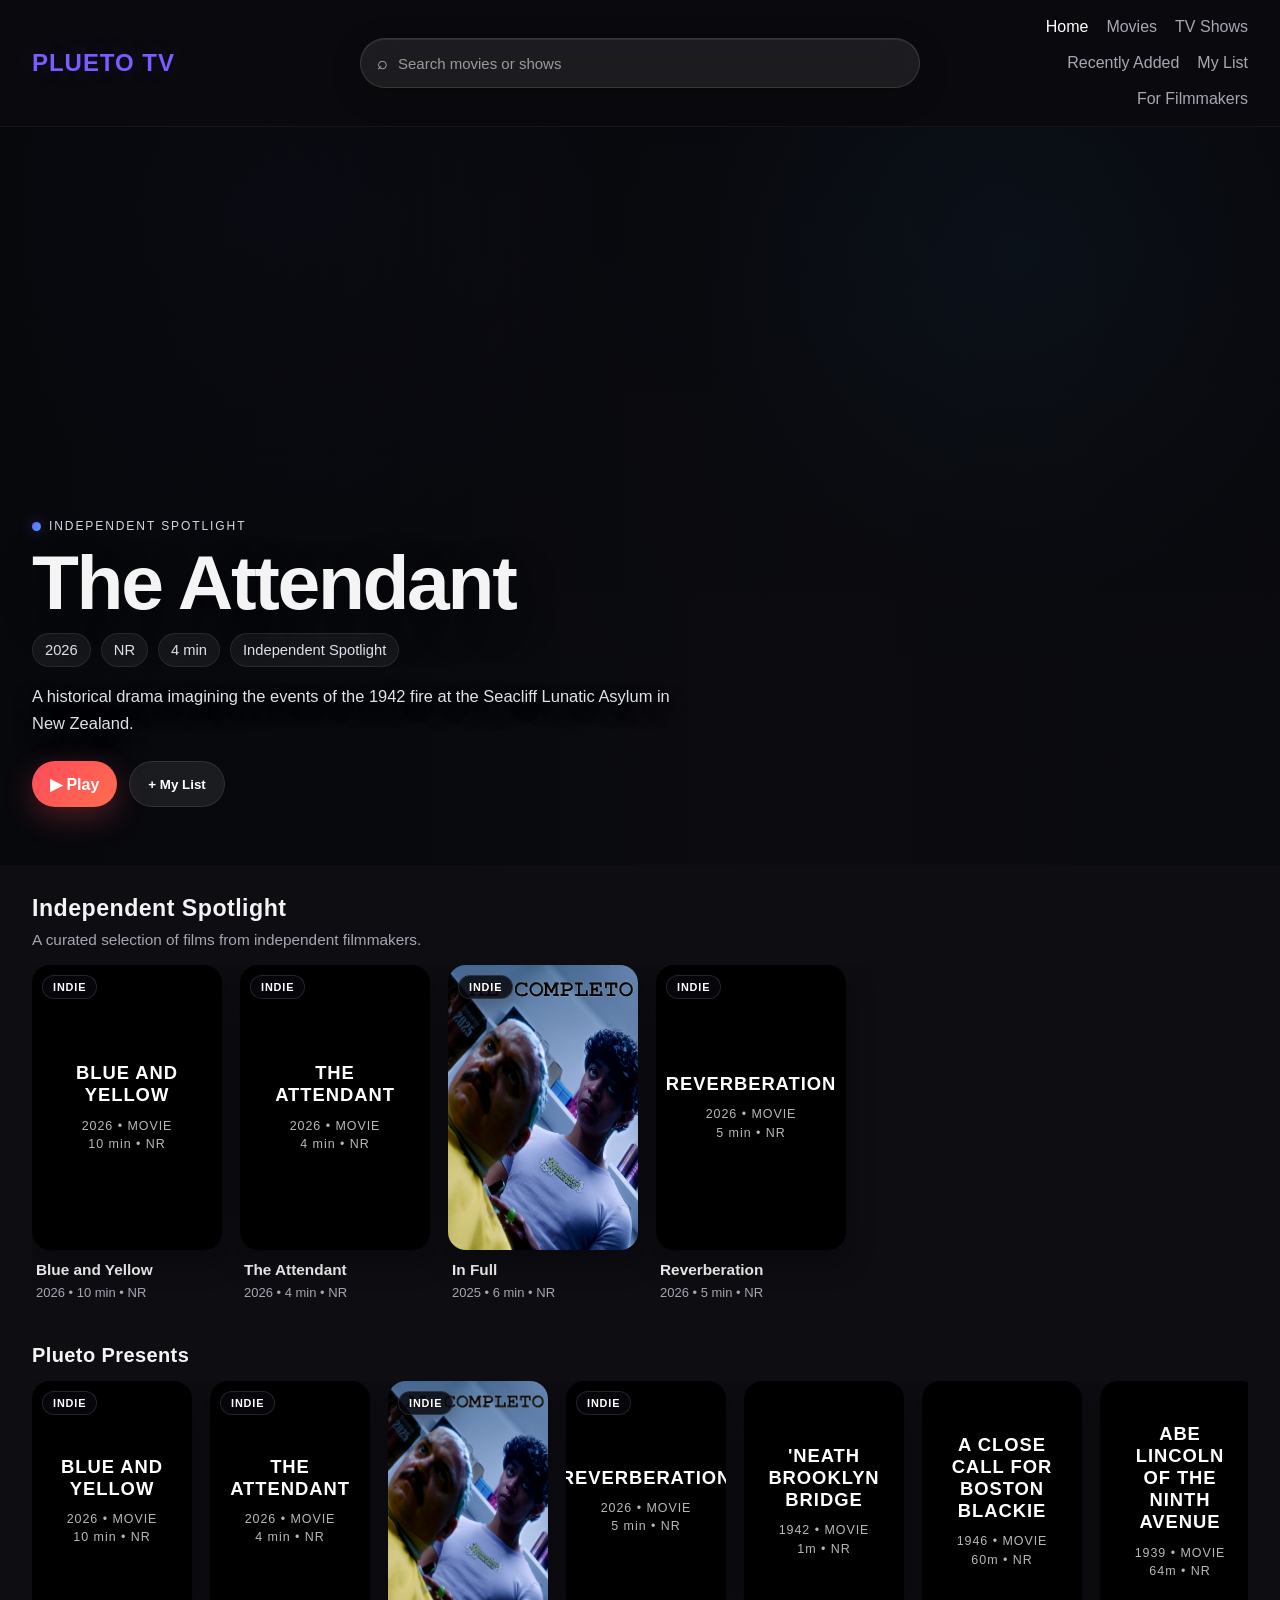
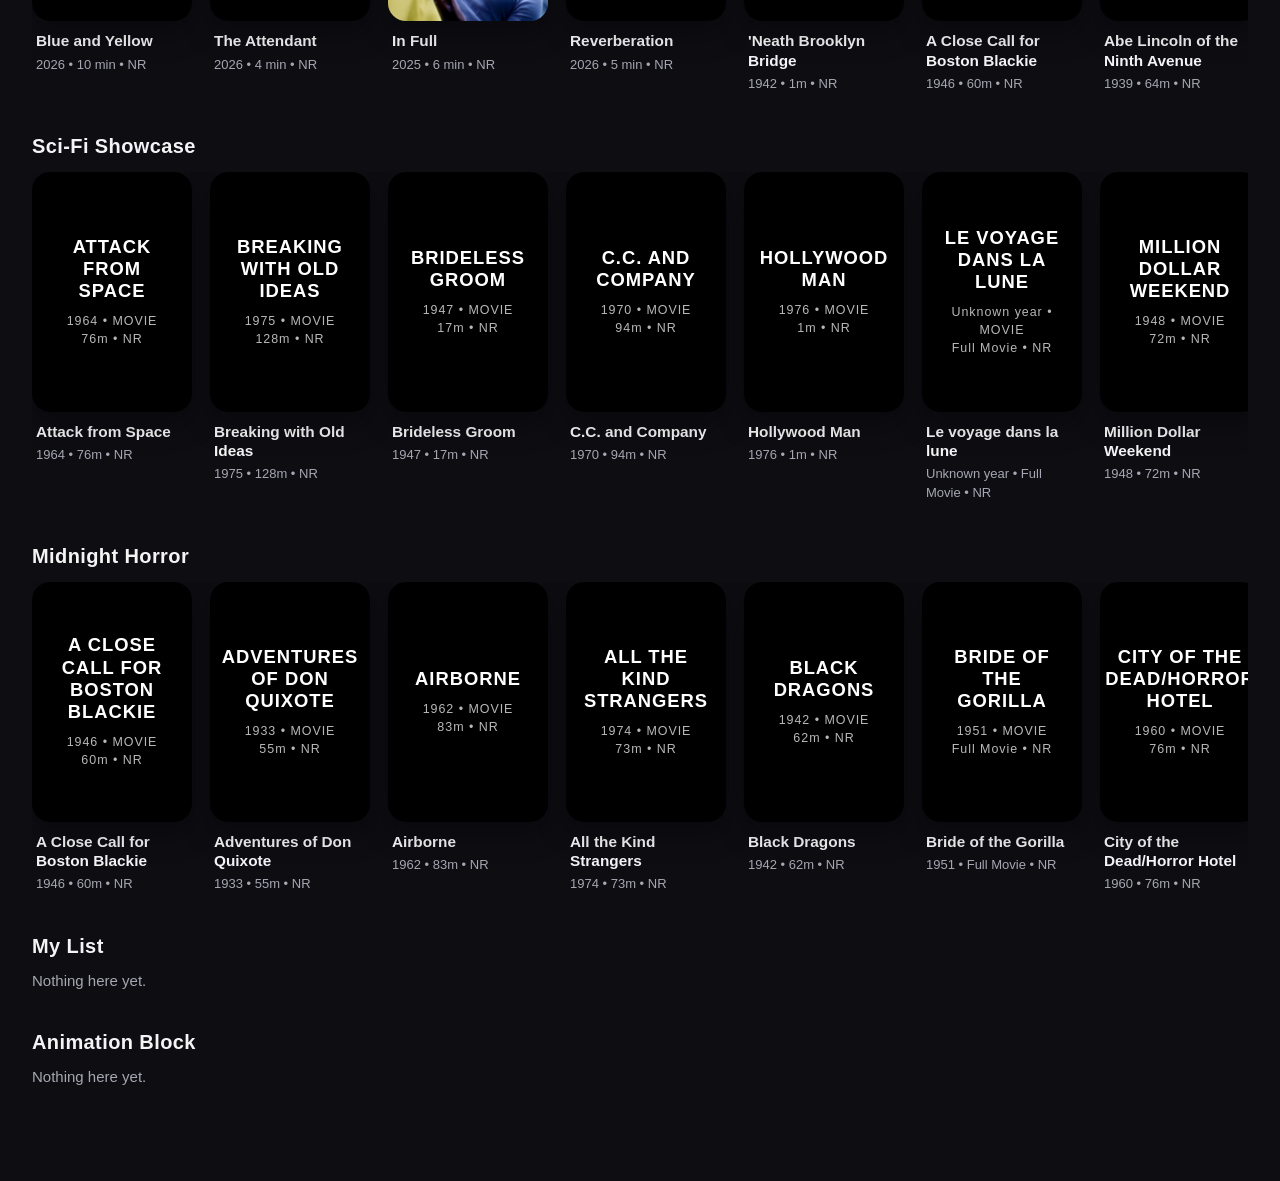
==== commit 809bde7d: "Update index.html" ====
--- a/index.html
+++ b/index.html
@@ -128,14 +128,14 @@
 
     .hero{
       position:relative;
-      min-height:76vh;
+      min-height:82vh;
       overflow:hidden;
       display:flex;
       align-items:flex-end;
       background:
-        radial-gradient(circle at top right, rgba(58,168,255,.18), transparent 30%),
-        radial-gradient(circle at top left, rgba(122,92,255,.24), transparent 34%),
-        linear-gradient(to bottom, #12121a, #0d0d12 70%);
+        radial-gradient(circle at 80% 18%, rgba(58,168,255,.10), transparent 28%),
+        radial-gradient(circle at 18% 12%, rgba(122,92,255,.16), transparent 30%),
+        linear-gradient(to bottom, #090a0f 0%, #0d0d12 72%);
     }
 
     .hero-bg{
@@ -147,39 +147,36 @@
 
     .hero-poster{
       position:absolute;
-      right:-3%;
-      top:50%;
-      width:min(42vw,560px);
-      aspect-ratio:2/3;
+      inset:0;
+      width:100%;
+      height:100%;
       object-fit:cover;
-      object-position:center;
-      border-radius:26px;
-      transform:translateY(-50%) scale(1.04);
-      opacity:.24;
-      filter:saturate(1.1);
-      box-shadow:0 30px 100px rgba(0,0,0,.45);
-      animation:heroFloat 16s ease-in-out infinite alternate;
+      object-position:center 24%;
+      transform:scale(1.06);
+      opacity:.42;
+      filter:brightness(.82) contrast(1.12) saturate(1.08);
+      animation:heroFloat 18s ease-in-out infinite alternate;
     }
 
     @keyframes heroFloat{
-      from{transform:translateY(-50%) scale(1.04)}
-      to{transform:translateY(-48%) scale(1.08)}
+      from{transform:scale(1.06) translateX(0)}
+      to{transform:scale(1.1) translateX(-1.2%)}
     }
 
     .hero-overlay{
       position:absolute;
       inset:0;
       background:
-        linear-gradient(to right, rgba(13,13,18,.96) 0%, rgba(13,13,18,.8) 38%, rgba(13,13,18,.3) 70%, rgba(13,13,18,.55) 100%),
-        linear-gradient(to top, rgba(13,13,18,1) 0%, rgba(13,13,18,.2) 42%, rgba(13,13,18,.1) 100%);
+        linear-gradient(to right, rgba(7,8,12,.96) 0%, rgba(7,8,12,.78) 32%, rgba(7,8,12,.34) 58%, rgba(7,8,12,.58) 100%),
+        linear-gradient(to top, rgba(13,13,18,1) 0%, rgba(13,13,18,.38) 34%, rgba(13,13,18,.08) 100%);
       z-index:1;
     }
 
     .hero-content{
       position:relative;
       z-index:2;
-      max-width:760px;
-      padding:52px 32px 48px;
+      max-width:780px;
+      padding:64px 32px 58px;
     }
 
     .hero-kicker{
@@ -203,11 +200,13 @@
     }
 
     .hero-title{
-      font-size:clamp(2.5rem,6vw,5.4rem);
-      line-height:.95;
+      font-size:clamp(2.8rem,6vw,5.8rem);
+      line-height:.93;
       font-weight:900;
       margin-bottom:14px;
-      max-width:720px;
+      max-width:760px;
+      letter-spacing:-.03em;
+      text-shadow:0 14px 44px rgba(0,0,0,.48);
     }
 
     .hero-meta{
@@ -227,11 +226,12 @@
     }
 
     .hero-desc{
-      max-width:640px;
-      color:#d7d7dd;
-      line-height:1.6;
-      font-size:1rem;
-      margin-bottom:22px;
+      max-width:660px;
+      color:#e1e1e8;
+      line-height:1.65;
+      font-size:1.03rem;
+      margin-bottom:24px;
+      text-shadow:0 8px 28px rgba(0,0,0,.34);
     }
 
     .hero-actions{
@@ -272,14 +272,14 @@
       background:linear-gradient(
         110deg,
         transparent 0%,
-        rgba(122,92,255,0) 40%,
-        rgba(122,92,255,.18) 49%,
-        rgba(58,168,255,.16) 52%,
-        rgba(122,92,255,0) 60%,
+        rgba(122,92,255,0) 42%,
+        rgba(122,92,255,.08) 49%,
+        rgba(58,168,255,.07) 52%,
+        rgba(122,92,255,0) 58%,
         transparent 100%
       );
       transform:translateX(-120%);
-      animation:sweep 7.2s linear infinite;
+      animation:sweep 9s linear infinite;
     }
 
     @keyframes sweep{
@@ -434,11 +434,12 @@
 
     @media (max-width:800px){
       .content,.hero-content{padding-left:18px;padding-right:18px}
-      .hero{min-height:68vh}
+      .hero{min-height:72vh}
       .hero-poster{
-        width:62vw;
-        right:-12%;
-        opacity:.18;
+        width:100%;
+        height:100%;
+        opacity:.28;
+        object-position:center 18%;
       }
       .row-track{
         grid-auto-columns:minmax(145px,160px);
@@ -615,19 +616,12 @@
     }
 
     function renderHero(item, posters) {
-      const labels = [
-        "PLUETO PRESENTS",
-        "SCI-FI SHOWCASE",
-        "MIDNIGHT HORROR",
-        "ANIMATION BLOCK",
-        "FEATURE PRESENTATION"
-      ];
-
       const heroLabel =
+        isIndieItem(item) ? "INDEPENDENT SPOTLIGHT" :
         item.row === "Sci-Fi" ? "SCI-FI SHOWCASE" :
         item.row === "Horror" ? "MIDNIGHT HORROR" :
         item.row === "Animation" ? "ANIMATION BLOCK" :
-        labels[Math.floor(Math.random() * labels.length)];
+        "FEATURE PRESENTATION";
 
       const heroPoster = getPosterForItem(item, posters);
       const myListLabel = escapeHtml(getMyListButtonLabel(item.id));
@@ -803,9 +797,10 @@
       const myListItems = allTitles.filter(item => myListIds.includes(item.id));
 
       const heroItem =
-  allTitles.find(item => item.id === "the-attendant__2026") ||
-  movies[0] ||
-  allTitles[0];
+        allTitles.find(item => item.id === "the-attendant__2026") ||
+        movies[0] ||
+        allTitles[0];
+
       if (heroItem) {
         renderHero(heroItem, posters);
       }
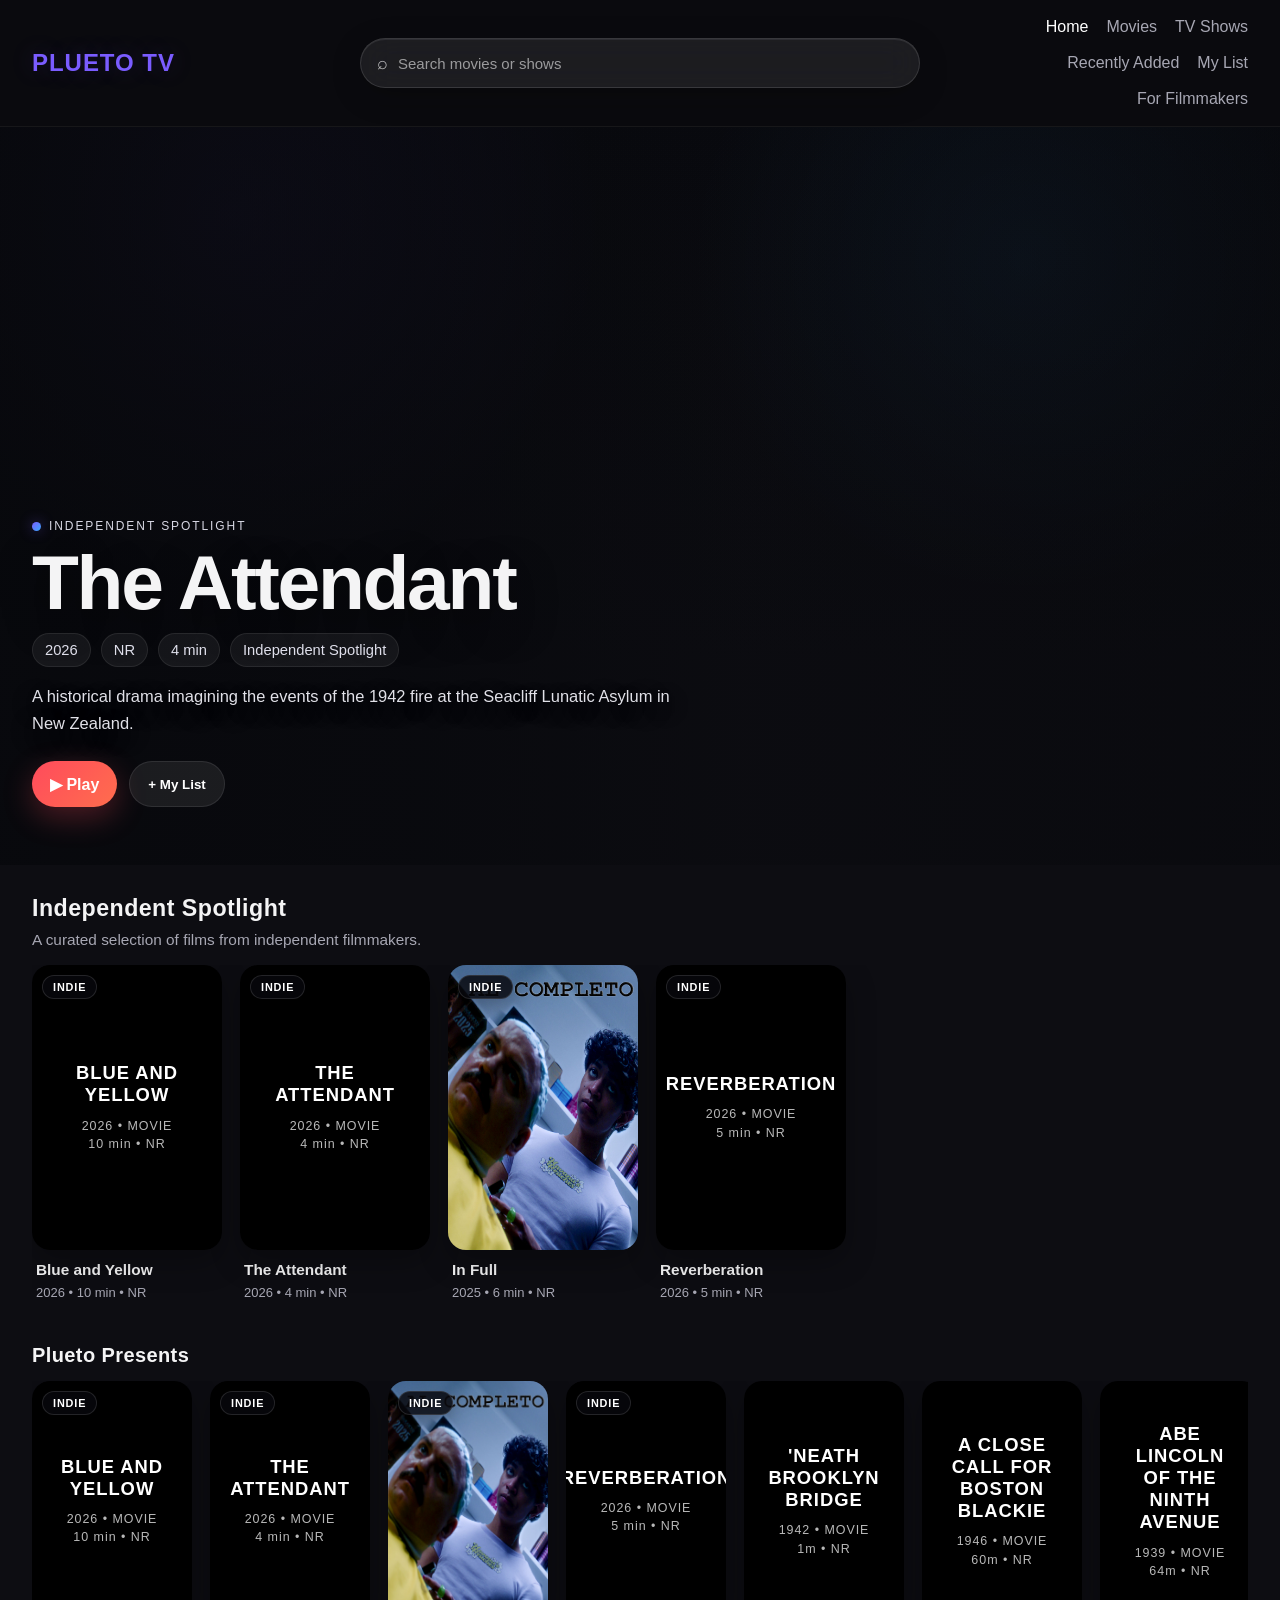
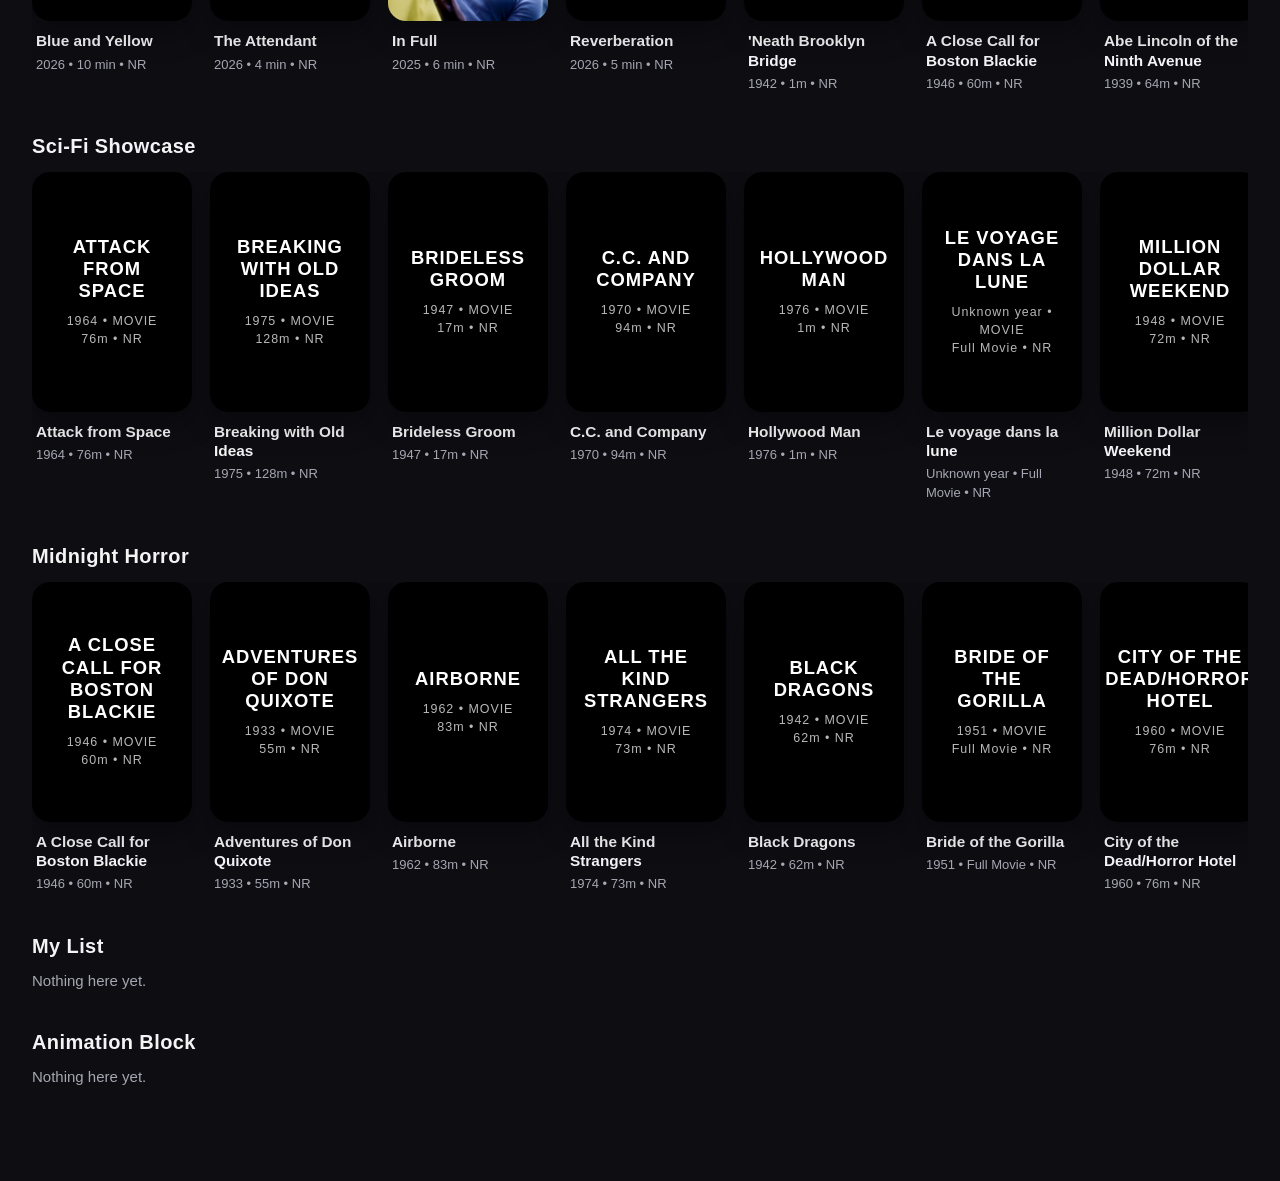
==== commit 9701ad02: "Update index.html" ====
--- a/index.html
+++ b/index.html
@@ -133,8 +133,8 @@
       display:flex;
       align-items:flex-end;
       background:
-        radial-gradient(circle at 80% 18%, rgba(58,168,255,.10), transparent 28%),
-        radial-gradient(circle at 18% 12%, rgba(122,92,255,.16), transparent 30%),
+        radial-gradient(circle at 80% 18%, rgba(58,168,255,.09), transparent 28%),
+        radial-gradient(circle at 18% 12%, rgba(122,92,255,.14), transparent 30%),
         linear-gradient(to bottom, #090a0f 0%, #0d0d12 72%);
     }
 
@@ -143,6 +143,19 @@
       inset:0;
       overflow:hidden;
       z-index:0;
+    }
+
+    .hero-poster-blur{
+      position:absolute;
+      inset:-3%;
+      width:106%;
+      height:106%;
+      object-fit:cover;
+      object-position:center 24%;
+      transform:scale(1.12);
+      opacity:.28;
+      filter:blur(34px) brightness(.86) saturate(1.04);
+      animation:heroBlurFloat 24s ease-in-out infinite alternate;
     }
 
     .hero-poster{
@@ -153,22 +166,27 @@
       object-fit:cover;
       object-position:center 24%;
       transform:scale(1.06);
-      opacity:.42;
-      filter:brightness(.82) contrast(1.12) saturate(1.08);
+      opacity:.5;
+      filter:brightness(.92) contrast(1.12) saturate(1.04);
       animation:heroFloat 18s ease-in-out infinite alternate;
     }
 
     @keyframes heroFloat{
       from{transform:scale(1.06) translateX(0)}
       to{transform:scale(1.1) translateX(-1.2%)}
+    }
+
+    @keyframes heroBlurFloat{
+      from{transform:scale(1.12) translateX(0)}
+      to{transform:scale(1.16) translateX(-1.6%)}
     }
 
     .hero-overlay{
       position:absolute;
       inset:0;
       background:
-        linear-gradient(to right, rgba(7,8,12,.96) 0%, rgba(7,8,12,.78) 32%, rgba(7,8,12,.34) 58%, rgba(7,8,12,.58) 100%),
-        linear-gradient(to top, rgba(13,13,18,1) 0%, rgba(13,13,18,.38) 34%, rgba(13,13,18,.08) 100%);
+        linear-gradient(to right, rgba(7,8,12,.86) 0%, rgba(7,8,12,.68) 32%, rgba(7,8,12,.28) 58%, rgba(7,8,12,.55) 100%),
+        linear-gradient(to top, rgba(13,13,18,1) 0%, rgba(13,13,18,.35) 34%, rgba(13,13,18,.05) 100%);
       z-index:1;
     }
 
@@ -435,10 +453,16 @@
     @media (max-width:800px){
       .content,.hero-content{padding-left:18px;padding-right:18px}
       .hero{min-height:72vh}
+      .hero-poster-blur{
+        width:100%;
+        height:100%;
+        opacity:.18;
+        object-position:center 18%;
+      }
       .hero-poster{
         width:100%;
         height:100%;
-        opacity:.28;
+        opacity:.34;
         object-position:center 18%;
       }
       .row-track{
@@ -627,7 +651,10 @@
       const myListLabel = escapeHtml(getMyListButtonLabel(item.id));
 
       document.getElementById("hero-bg").innerHTML = heroPoster
-        ? `<img class="hero-poster" src="${escapeHtml(heroPoster)}" alt="${escapeHtml(item.title)}">`
+        ? `
+          <img class="hero-poster-blur" src="${escapeHtml(heroPoster)}" alt="" aria-hidden="true">
+          <img class="hero-poster" src="${escapeHtml(heroPoster)}" alt="${escapeHtml(item.title)}">
+        `
         : "";
 
       document.getElementById("hero-content").innerHTML = `
